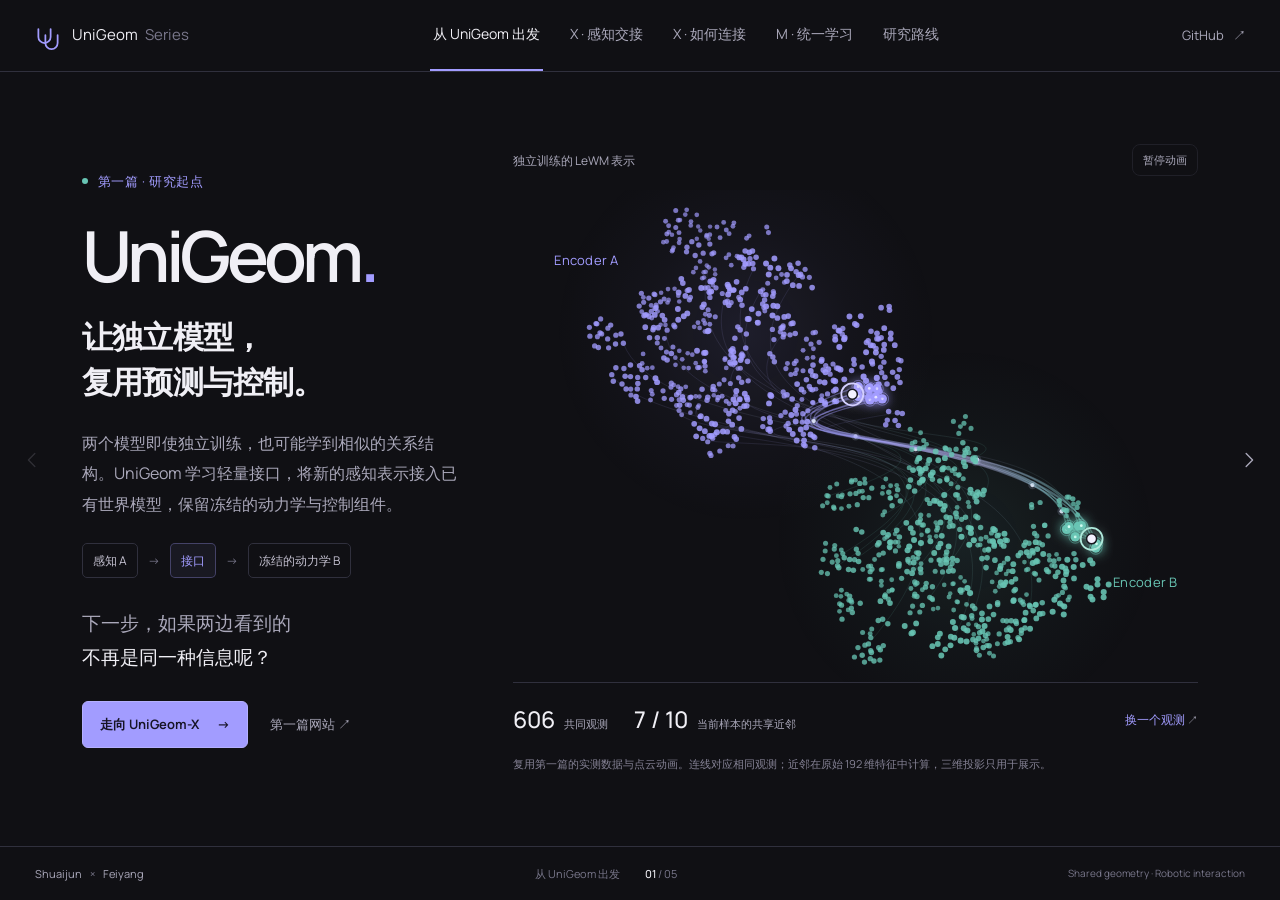
==== docs/index.html @ 7a59accc "feat: publish five-page UniGeom series presentation" ====
<!doctype html>
<html lang="zh-CN">
<head>
  <meta charset="utf-8">
  <meta name="viewport" content="width=device-width,initial-scale=1,viewport-fit=cover">
  <meta name="theme-color" content="#101014">
  <meta name="description" content="从 UniGeom 到 UniGeom-X 与 UniGeom-M：连接独立模型，组织跨模态感知，探索原生多感知世界动作模型。">
  <meta property="og:title" content="UniGeom → UniGeom-X → UniGeom-M">
  <meta property="og:description" content="从共享几何出发，探索多感知机器人的连接、预测与控制。五页交互研究介绍。">
  <title>UniGeom Series — 从共享几何到多感知交互</title>
  <link rel="icon" href="assets/favicon.svg" type="image/svg+xml">
  <link rel="stylesheet" href="assets/site.css">
  <script type="module" src="assets/site.js"></script>
</head>
<body>
<a class="skip" href="#deck">跳到介绍</a>
<header class="site-header">
  <a class="brand" href="#unigeom" aria-label="UniGeom 系列首页"><svg viewBox="0 0 32 32" aria-hidden="true"><path d="M5 8v9a7 7 0 0 0 14 0V8M13 15v9a7 7 0 0 0 14 0v-9"/></svg><span>UniGeom <b>Series</b></span></a>
  <nav class="page-tabs" aria-label="介绍章节" role="tablist">
    <button role="tab" aria-selected="true" aria-controls="slide-unigeom" id="tab-unigeom" data-page="0">从 UniGeom 出发</button>
    <button role="tab" aria-selected="false" aria-controls="slide-handover" id="tab-handover" data-page="1" tabindex="-1">X · 感知交接</button>
    <button role="tab" aria-selected="false" aria-controls="slide-interface" id="tab-interface" data-page="2" tabindex="-1">X · 如何连接</button>
    <button role="tab" aria-selected="false" aria-controls="slide-model" id="tab-model" data-page="3" tabindex="-1">M · 统一学习</button>
    <button role="tab" aria-selected="false" aria-controls="slide-roadmap" id="tab-roadmap" data-page="4" tabindex="-1">研究路线</button>
  </nav>
  <label class="mobile-picker"><span class="sr-only">选择章节</span><select id="mobile-page"><option value="0">01 · 从 UniGeom 出发</option><option value="1">02 · X：感知交接</option><option value="2">03 · X：如何连接</option><option value="3">04 · M：统一学习</option><option value="4">05 · 研究路线</option></select></label>
  <a class="header-link" href="https://github.com/Shuaijun-LIU/UniGeom-X" target="_blank" rel="noopener">GitHub <span aria-hidden="true">↗</span></a>
</header>
<main id="deck" tabindex="-1">
  <section class="slide opening" id="slide-unigeom" role="tabpanel" aria-labelledby="tab-unigeom">
    <div class="copy hero-copy">
      <p class="eyebrow"><span class="status-dot"></span> 第一篇 · 研究起点</p>
      <h1>UniGeom<span class="period">.</span></h1>
      <h2>让独立模型，<br>复用预测与控制。</h2>
      <p class="lead">两个模型即使独立训练，也可能学到相似的关系结构。UniGeom 学习轻量接口，将新的感知表示接入已有世界模型，保留冻结的动力学与控制组件。</p>
      <div class="mini-route" aria-label="感知模型 A 通过接口连接冻结的动力学 B"><span>感知 A</span><i>→</i><span class="accent-box">接口</span><i>→</i><span>冻结的动力学 B</span></div>
      <p class="next-question">下一步，如果两边看到的<br><strong>不再是同一种信息呢？</strong></p>
      <div class="actions"><button class="button primary" data-go="1">走向 UniGeom-X <span aria-hidden="true">→</span></button><a class="text-link" href="https://nebulis-lab.com/UniGeom/" target="_blank" rel="noopener">第一篇网站 ↗</a></div>
    </div>
    <div class="visual hero-visual">
      <div class="visual-top"><span>独立训练的 LeWM 表示</span><button class="motion-toggle" aria-label="暂停动画" aria-pressed="false">暂停动画</button></div>
      <div class="cloud-stage"><canvas id="hero-cloud" aria-label="第一篇中 606 个共同观测的两组实际表征投影"></canvas><span class="cloud-label source">Encoder A</span><span class="cloud-label receiver">Encoder B</span></div>
      <div class="evidence-row"><div><strong>606</strong><span>共同观测</span></div><div><strong id="overlap">—</strong><span>当前样本的共享近邻</span></div><button id="next-observation" class="text-button">换一个观测 <span aria-hidden="true">↗</span></button></div>
      <p class="visual-note">复用第一篇的实测数据与点云动画。连线对应相同观测；近邻在原始 192 维特征中计算，三维投影只用于展示。</p>
      <p id="data-error" role="alert" hidden>实测点云未能加载，请刷新页面重试。</p>
    </div>
  </section>

  <section class="slide" id="slide-handover" role="tabpanel" aria-labelledby="tab-handover" hidden>
    <div class="copy">
      <p class="eyebrow"><span class="project-mark">02</span> UniGeom-X · 研究方案</p>
      <h2>同一个任务，<br>感知需求在变化。</h2>
      <p class="english-title">Shared Geometry for Cross-Modal Robotics</p>
      <p class="lead">插入一个插头，接近时需要看清孔位，接触后需要感知局部偏差和阻力。我们希望独立学习的视觉、深度与触觉能力，能在同一次操作中接续工作。</p>
      <div class="step-list" id="phase-controls" aria-label="查看交互阶段">
        <button data-phase="0" aria-pressed="true"><span>01</span><div><strong>接近目标</strong><p>视觉与深度建立目标位置和相对姿态。</p></div></button>
        <button data-phase="1" aria-pressed="false"><span>02</span><div><strong>建立接触</strong><p>触觉补充局部接触信息，延续已有任务状态。</p></div></button>
        <button data-phase="2" aria-pressed="false"><span>03</span><div><strong>修正并插入</strong><p>根据接触反馈调整动作，视觉继续提供全局信息。</p></div></button>
      </div>
      <p class="takeaway">感知可以切换，<strong>对任务的理解不应从头开始。</strong></p>
    </div>
    <div class="visual interaction-visual">
      <div class="visual-top"><span>同一次插入 · 连续交互示意</span><button class="motion-toggle" aria-label="暂停动画" aria-pressed="false">暂停动画</button></div>
      <div class="scene-area"><svg id="interaction-scene" viewBox="0 0 840 470" role="img" aria-label="机器人夹爪从接近目标到接触修正的概念动画"></svg></div>
      <div class="scene-controls"><label class="toggle"><input type="checkbox" id="occlusion"><span class="switch"></span>遮挡接触区域的视觉</label><span id="phase-label" class="phase-label">接近目标</span></div>
      <div class="memory-line"><span class="memory-dot"></span><span id="state-caption">目标孔位与任务目标，由视觉阶段建立。</span></div>
      <p class="visual-note">动作与传感器显示是研究情境示意，不是模型预测或实验结果。拟先从插入与抓取滑移任务验证。</p>
    </div>
  </section>

  <section class="slide" id="slide-interface" role="tabpanel" aria-labelledby="tab-interface" hidden>
    <div class="copy">
      <p class="eyebrow"><span class="project-mark">02</span> UniGeom-X · 候选机制</p>
      <h2>连接共同信息，<br>保留各自所长。</h2>
      <p class="lead">视觉看见场景，触觉感知局部接触。两者无法完整替代。我们只对齐当前交互中能够对应的关系，同时保留压力、滑移等模态特有的信息。</p>
      <div class="explanation-lines">
        <div><span class="line-number">1</span><p><strong>先保留独立模型。</strong>第一轮冻结编码器，用轻量接口学习局部几何关系。</p></div>
        <div><span class="line-number">2</span><p><strong>再承接交互状态。</strong>共同信息与各模态原有特征一起进入历史模块，支持 ACT 或 Diffusion Policy。</p></div>
        <div><span class="line-number">3</span><p><strong>最后看功能是否改善。</strong>比较普通融合、模态切换与几何接口，检验交接连续性和新模态接入成本。</p></div>
      </div>
      <p class="takeaway">研究重点是<strong>独立能力如何组合</strong>，而不是把所有模态压成相同表示。</p>
    </div>
    <div class="visual mechanism-visual">
      <div class="visual-top"><span>Shared Interaction Geometry</span><button class="motion-toggle" aria-label="暂停动画" aria-pressed="false">暂停动画</button></div>
      <div class="mechanism-toolbar"><div class="segmented" id="geometry-mode" aria-label="几何关系类型"><button data-relation="state" aria-pressed="true">状态关系</button><button data-relation="transition" aria-pressed="false">变化关系</button></div><label class="toggle"><input type="checkbox" id="touch-connected" checked><span class="switch"></span>接入触觉</label></div>
      <svg id="interface-scene" viewBox="0 0 920 510" role="img" aria-label="独立编码器通过共享关系与特有信息旁路连接历史状态和控制策略"></svg>
      <p class="operation-caption" id="interface-caption">局部形状和相对位置可以联系；触觉的局部压力信息仍沿独立旁路保留。</p>
      <p class="visual-note">候选接口示意。必要时可加入轻量接收方适配或动作修正。</p>
    </div>
  </section>

  <section class="slide" id="slide-model" role="tabpanel" aria-labelledby="tab-model" hidden>
    <div class="copy">
      <p class="eyebrow"><span class="project-mark sand">03</span> UniGeom-M · 研究方案</p>
      <h2>不仅决定动作，<br>也预测接触的后果。</h2>
      <p class="english-title">A Multimodal World-Action Model<br>for Robotic Interaction</p>
      <p class="lead">第三篇转向模型内部：继承开源预训练 WAM，改造跨模态交互与预测模块，让视觉、深度、触觉、受力和动作共同描述同一次物理交互。</p>
      <div class="model-thesis"><span class="small-label">关键研究问题</span><p>预测画面里已经接触，触觉与受力预测是否也合理？<strong>这种一致性，能否真正帮助生成更合适的动作？</strong></p></div>
      <p class="supporting">优先评估 N₀-TWAM 等已有底座；从新增深度与受力路径起步，再研究几何交互与物理一致性。目标是形成自己的模型权重、训练流程和部署能力。</p>
    </div>
    <div class="visual model-visual">
      <div class="visual-top"><span>一个模型，两种候选运行方式</span><button class="motion-toggle" aria-label="暂停动画" aria-pressed="false">暂停动画</button></div>
      <div class="segmented mode-control" id="model-mode" aria-label="模型运行方式"><button data-mode="joint" aria-pressed="true">联合生成世界与动作</button><button data-mode="conditioned" aria-pressed="false">给定动作，预测后果</button></div>
      <svg id="model-scene" viewBox="0 0 920 510" role="img" aria-label="多模态历史进入统一世界动作模型，产生未来感知与动作序列"></svg>
      <div class="candidate-row"><span>查看动作情境</span><div class="segmented" id="candidate-controls"><button data-candidate="advance" aria-pressed="false">继续前进</button><button data-candidate="correct" aria-pressed="true">修正姿态</button></div></div>
      <p class="operation-caption" id="model-caption">联合模式同时生成未来感知与动作；图中展示修正姿态这一示意情境。</p>
      <p class="visual-note">架构与定性后果均为方案示意，非训练模型输出。</p>
    </div>
  </section>

  <section class="slide roadmap-slide" id="slide-roadmap" role="tabpanel" aria-labelledby="tab-roadmap" hidden>
    <div class="roadmap-heading"><div><p class="eyebrow">一条主线，三个研究层次</p><h2>从复用已有能力，<br>到学习多感知交互。</h2></div><p>两项后续研究共享环境、数据与任务，<br>分别回答系统组合和模型学习的问题。</p></div>
    <div class="series-map">
      <article class="series-column foundation"><span class="series-index">01 / STARTING POINT</span><h3>UniGeom</h3><p class="series-tagline">连接已有模型</p><div class="series-glyph" id="glyph-foundation" aria-hidden="true"></div><p>用轻量接口替换感知，复用已有世界模型的预测与控制组件。</p><a href="https://nebulis-lab.com/UniGeom/" target="_blank" rel="noopener" class="text-link">查看第一篇的实验 ↗</a></article>
      <article class="series-column"><span class="series-index">02 / CROSS-MODAL</span><h3>UniGeom-X</h3><p class="series-tagline">组织独立感知能力</p><div class="series-glyph" id="glyph-x" aria-hidden="true"></div><p>先检验局部共享几何，再学习连接接口。重点看感知交接、信息互补和新模块接入。</p><span class="proposal-tag">独立模型 + 轻量连接</span></article>
      <article class="series-column model-column"><span class="series-index">03 / MULTIMODAL WAM</span><h3>UniGeom-M</h3><p class="series-tagline">统一学习物理交互</p><div class="series-glyph" id="glyph-m" aria-hidden="true"></div><p>从预训练 WAM 继续训练，联合预测多感知未来与动作，检验物理一致性对控制的作用。</p><span class="proposal-tag">架构改造 + 自主权重</span></article>
    </div>
    <div class="shared-foundation"><span class="foundation-label">共享实验基础</span><div><span>同步 RGB-D / 触觉 / 本体数据</span><span>插入与抓取滑移</span><span>失败、恢复与动作干预轨迹</span></div></div>
    <div class="research-path"><div><b>先跑通</b><p>选一个成熟平台，建立可执行基线。</p></div><span aria-hidden="true">→</span><div><b>再验证</b><p>公平比较接口、预测和真实控制收益。</p></div><span aria-hidden="true">→</span><div><b>按证据扩展</b><p>再考虑跨模型、跨传感器与更多任务。</p></div></div>
    <p class="roadmap-note">X 与 M 均为研究规划。新增模态须有可用的仿真数据支持；不要求集齐所有模态、平台或备选架构。</p>
  </section>
</main>
<button id="previous" class="page-arrow previous" aria-label="上一页"><svg viewBox="0 0 24 24" aria-hidden="true"><path d="m14 5-7 7 7 7"/></svg></button>
<button id="next" class="page-arrow next" aria-label="下一页"><svg viewBox="0 0 24 24" aria-hidden="true"><path d="m10 5 7 7-7 7"/></svg></button>
<footer><span>Shuaijun <span class="times">×</span> Feiyang</span><div class="footer-center"><span id="page-title">从 UniGeom 出发</span><span class="page-count"><b id="page-number">01</b> / 05</span></div><span class="footer-note">Shared geometry · Robotic interaction</span></footer>
<noscript><p class="noscript">请启用 JavaScript 以查看五页交互介绍。研究内容也可在仓库 README 中阅读。</p></noscript>
</body>
</html>
---- docs/assets/site.css ----
@font-face{font-family:Manrope;src:url('fonts/manrope.ttf') format('truetype');font-display:swap;font-weight:200 800}
:root{color-scheme:dark;--bg:#101014;--surface:#17171f;--surface2:#1e1e29;--ink:#f0eff5;--muted:#aaa8ba;--faint:#79778b;--line:#30303d;--purple:#a29cff;--teal:#68c5b4;--sand:#d7b78f;--header:72px;--footer:54px}
*{box-sizing:border-box}html,body{margin:0;width:100%;height:100%}body{background:var(--bg);color:var(--ink);font:16px/1.75 Manrope,'Noto Sans CJK SC','Microsoft YaHei',Arial,sans-serif;overflow:hidden;-webkit-font-smoothing:antialiased}button,input,select{font:inherit}button,a,select{ -webkit-tap-highlight-color:transparent}button{color:inherit;cursor:pointer}button:disabled{opacity:.2;cursor:default}a{color:inherit;text-decoration:none}a:hover{color:var(--purple)}button{background:transparent;border:1px solid var(--line);border-radius:8px}button:hover:not(:disabled){background:#a29cff0c;border-color:#68627e}button:focus-visible,a:focus-visible,input:focus-visible,select:focus-visible{outline:2px solid var(--purple);outline-offset:5px}h1,h2,h3,p{margin:0}h1,h2,h3{font-weight:600;line-height:1.35;letter-spacing:-.035em}p{color:var(--muted)}strong{color:var(--ink);font-weight:600}[hidden]{display:none!important}svg{display:block;overflow:visible}svg text{font-family:Manrope,'Noto Sans CJK SC','Microsoft YaHei',Arial,sans-serif}svg path,svg line,svg polyline{stroke-linecap:round;stroke-linejoin:round}.sr-only{position:absolute;width:1px;height:1px;overflow:hidden;clip:rect(0,0,0,0)}.skip{position:fixed;top:-100px;left:20px;z-index:20}.skip:focus{top:10px;background:var(--surface);padding:10px}
.site-header{height:var(--header);padding:0 34px;display:flex;align-items:center;gap:28px;border-bottom:1px solid var(--line)}.brand{display:flex;gap:10px;align-items:center;white-space:nowrap;font-size:15px}.brand svg{width:28px;height:28px;stroke:var(--purple);stroke-width:2;fill:none}.brand b{font-weight:400;color:var(--faint);margin-left:4px}.page-tabs{display:flex;align-items:stretch;justify-content:center;gap:24px;flex:1;height:100%}.page-tabs button{border:0;border-bottom:2px solid transparent;border-radius:0;color:var(--muted);font-size:14px;white-space:nowrap;padding:0 3px}.page-tabs button[aria-selected=true]{border-bottom-color:var(--purple);color:var(--ink)}.page-tabs button:hover{background:none}.header-link{font-size:13px;color:var(--muted)}.header-link span{margin-left:6px}.mobile-picker{display:none}
#deck{height:calc(100dvh - var(--header) - var(--footer));max-width:1760px;margin:auto;position:relative}.slide{height:100%;display:grid;grid-template-columns:minmax(310px,.85fr) minmax(480px,1.55fr);align-items:center;gap:5%;padding:38px 6.4%;overflow-y:auto;scrollbar-width:thin;animation:enter .45s both}.copy{max-width:510px}.eyebrow{display:flex;align-items:center;gap:10px;color:var(--purple);font-size:13px;letter-spacing:.04em;margin-bottom:24px}.project-mark{border:1px solid #a29cff45;width:28px;height:28px;border-radius:50%;display:inline-flex;align-items:center;justify-content:center;font-size:11px}.project-mark.sand{color:var(--sand);border-color:#d7b78f45}.status-dot{width:6px;height:6px;background:var(--teal);border-radius:50%}h1{font-size:clamp(56px,5.5vw,88px);letter-spacing:-.065em;line-height:1.1;margin-bottom:20px}.period{color:var(--purple)}h2{font-size:clamp(29px,2.7vw,43px);line-height:1.45;letter-spacing:-.025em}.hero-copy h2{font-size:clamp(27px,2.45vw,39px)}.lead{font-size:16px;line-height:1.9;margin-top:23px}.english-title{font-size:13px;line-height:1.7;margin-top:13px;color:var(--purple);letter-spacing:.005em}.next-question{font-size:19px;line-height:1.8;margin-top:28px}.next-question strong{font-weight:500}.mini-route{display:flex;align-items:center;gap:10px;margin-top:24px;font-size:12px;white-space:nowrap}.mini-route span{border:1px solid var(--line);padding:6px 10px;border-radius:5px;color:#c4c1d0}.mini-route i{font-style:normal;color:var(--faint)}.mini-route .accent-box{color:var(--purple);background:#a29cff10;border-color:#a29cff50}.actions{display:flex;align-items:center;gap:22px;margin-top:27px}.button{padding:11px 17px;font-size:13px;display:inline-flex;align-items:center;gap:18px;border-radius:6px}.button.primary{background:#a29cff;color:#171425;border:1px solid #b4afff;font-weight:650}.button.primary:hover{background:#b5b0ff;color:#171425}.text-link{font-size:13px;color:var(--muted)}.text-button{font-size:12px;border:0;padding:8px 0;color:var(--purple);white-space:nowrap}.visual{min-width:0;display:flex;flex-direction:column;position:relative;align-self:center}.visual-top{display:flex;justify-content:space-between;align-items:center;gap:16px;color:var(--muted);font-size:12px;min-height:32px;margin-bottom:14px}.motion-toggle{font-size:11px;padding:5px 10px;color:var(--muted);border-color:#30303d80}.hero-visual{height:min(630px,calc(100dvh - 190px))}.cloud-stage{flex:1;position:relative;min-height:260px}.cloud-stage canvas{width:100%;height:100%;display:block}.cloud-label{position:absolute;font-size:13px;letter-spacing:.02em}.cloud-label.source{left:6%;top:12%;color:var(--purple)}.cloud-label.receiver{right:3%;bottom:18%;color:var(--teal)}.evidence-row{display:flex;align-items:center;gap:26px;border-top:1px solid var(--line);padding-top:16px}.evidence-row>div{display:flex;align-items:baseline;gap:9px}.evidence-row strong{font-size:23px;font-weight:500}.evidence-row span{font-size:11px;color:var(--muted)}.evidence-row>button{margin-left:auto}.visual-note{font-size:11px;line-height:1.8;color:#858295;margin-top:15px;max-width:730px}.step-list{margin:23px 0 20px;display:grid;gap:6px}.step-list button{display:flex;text-align:left;gap:15px;align-items:flex-start;padding:12px 14px;border-color:transparent}.step-list button>span{font-size:11px;color:var(--faint);padding-top:5px}.step-list button strong{font-size:15px;font-weight:500}.step-list button p{font-size:13px;line-height:1.7;margin-top:4px}.step-list button[aria-pressed=true]{background:#a29cff09;border-color:#a29cff36}.step-list button[aria-pressed=true]>span{color:var(--purple)}.takeaway{font-size:14px;line-height:1.9;border-left:2px solid var(--purple);padding-left:15px;margin-top:23px}.scene-area{position:relative;overflow:hidden;border-radius:12px;background:radial-gradient(ellipse at 58% 48%,#22212d 0%,#15151c 55%,#111117 85%);border:1px solid #292833}.scene-area svg{width:100%;height:auto}.scene-controls{display:flex;justify-content:space-between;align-items:center;gap:12px;margin-top:16px;font-size:12px}.toggle{display:inline-flex;align-items:center;gap:9px;font-size:12px;cursor:pointer;color:var(--muted);white-space:nowrap}.toggle input{position:absolute;width:1px;height:1px;opacity:0}.switch{width:30px;height:17px;border-radius:20px;border:1px solid #504d61;position:relative;background:#25232e;flex-shrink:0}.switch:after{content:'';position:absolute;left:3px;top:3px;width:9px;height:9px;border-radius:50%;background:#918caa;transition:transform .2s,background .2s}.toggle input:checked+.switch{background:#a29cff24;border-color:var(--purple)}.toggle input:checked+.switch:after{transform:translateX(13px);background:var(--purple)}.toggle input:focus-visible+.switch{outline:2px solid var(--purple);outline-offset:4px}.phase-label{color:var(--teal)}.memory-line{display:flex;align-items:center;gap:10px;margin-top:18px;padding:13px 16px;background:#68c5b40a;border:1px solid #68c5b42a;border-radius:7px;color:#b5c7c6;font-size:13px;min-height:51px}.memory-dot{width:6px;height:6px;border-radius:50%;background:var(--teal);flex-shrink:0}.explanation-lines{display:grid;gap:19px;margin-top:28px}.explanation-lines>div{display:flex;gap:16px}.line-number{font-size:12px;color:var(--purple);padding-top:3px}.explanation-lines p{font-size:14px;line-height:1.85}.explanation-lines strong{font-weight:500}.mechanism-toolbar{display:flex;align-items:center;justify-content:space-between;gap:12px;margin:8px 0 0}.segmented{display:inline-flex;border:1px solid var(--line);border-radius:7px;padding:3px;gap:3px}.segmented button{border:0;font-size:12px;padding:7px 12px;white-space:nowrap;color:var(--muted);border-radius:4px}.segmented button[aria-pressed=true]{background:#a29cff1b;color:#d5d1ff}.mechanism-visual>svg,.model-visual>svg{width:100%;height:auto}.operation-caption{font-size:13px;color:#b9b5c9;line-height:1.9;min-height:48px}.model-thesis{margin:26px 0 19px;border-left:2px solid var(--sand);padding-left:18px}.model-thesis .small-label{font-size:11px;color:var(--sand)}.model-thesis p{font-size:16px;margin-top:8px;line-height:1.9}.model-thesis strong{display:block;font-size:16px;font-weight:500;margin-top:5px}.supporting{font-size:13px;line-height:1.9}.mode-control{align-self:flex-start;margin:4px 0 6px}.candidate-row{display:flex;align-items:center;justify-content:space-between;gap:15px;margin:0 0 12px}.candidate-row>span{font-size:12px;color:var(--sand)}.model-visual .segmented button[aria-pressed=true]{background:#d7b78f1a;color:var(--sand)}
.roadmap-slide{display:flex;flex-direction:column;align-items:stretch;justify-content:center;gap:0;padding-top:24px;padding-bottom:24px}.roadmap-heading{display:flex;justify-content:space-between;align-items:flex-end;gap:30px;margin-bottom:30px}.roadmap-heading .eyebrow{margin-bottom:10px}.roadmap-heading h2{font-size:clamp(26px,2.5vw,37px)}.roadmap-heading>p{font-size:14px;line-height:1.9;margin-bottom:5px}.series-map{display:grid;grid-template-columns:repeat(3,1fr);gap:0}.series-column{padding:6px 35px 16px;border-left:1px solid var(--line);min-width:0}.series-column:first-child{padding-left:0;border:0}.series-column:last-child{padding-right:0}.series-index{font-size:10px;letter-spacing:.12em;color:var(--faint)}.series-column h3{font-size:34px;margin:12px 0 5px;color:var(--purple);letter-spacing:-.04em}.series-column.model-column h3{color:var(--sand)}.series-column.foundation h3{color:var(--ink)}.series-tagline{font-size:17px;color:var(--ink)}.series-glyph{height:73px;margin:12px 0}.series-glyph svg{height:100%;width:100%}.series-column>p:not(.series-tagline){font-size:13px;line-height:1.9;min-height:52px}.series-column .text-link,.proposal-tag{display:inline-block;margin-top:14px;font-size:11px;color:var(--faint)}.shared-foundation{margin-top:18px;border-top:1px solid var(--line);border-bottom:1px solid var(--line);padding:17px 0;display:flex;gap:35px;align-items:center}.foundation-label{font-size:12px;color:var(--teal);white-space:nowrap}.shared-foundation>div{display:flex;flex-wrap:wrap;gap:12px 35px;font-size:12px;color:var(--muted)}.research-path{display:flex;align-items:center;justify-content:space-between;gap:25px;margin-top:23px}.research-path>div{flex:1}.research-path b{font-size:14px;font-weight:500}.research-path p{font-size:12px;margin-top:5px}.research-path>span{color:var(--faint);font-size:18px}.roadmap-note{font-size:11px;color:var(--faint);margin-top:20px}.page-arrow{position:fixed;top:calc(50% - 16px);width:35px;height:52px;border:0;display:flex;justify-content:center;align-items:center;z-index:6;color:var(--muted)}.page-arrow svg{width:22px;height:22px;fill:none;stroke:currentColor;stroke-width:1.5}.previous{left:15px}.next{right:15px}footer{height:var(--footer);padding:0 35px;border-top:1px solid var(--line);display:flex;justify-content:space-between;align-items:center;font-size:11px;color:var(--faint)}footer>span:first-child{color:var(--muted)}.times{padding:0 6px;color:var(--faint)}.footer-center{display:flex;gap:25px;align-items:center}.page-count{font-size:11px}.page-count b{color:var(--ink);font-weight:500}.footer-note{font-size:10px}.noscript{position:fixed;bottom:65px;left:20px;background:var(--surface);padding:20px;z-index:8}.scene-label{font-size:14px;fill:#aaa8ba}.scene-title{font-size:17px;fill:#f0eff5}.scene-small{font-size:12px;fill:#858295}.scene-node{fill:#191921;stroke:#383543;stroke-width:1.2}.wire{fill:none;stroke:#494353;stroke-width:1.6}.wire.on{stroke:#a29cff}.svg-label{font-size:17px;fill:#e0dce9}.svg-small{font-size:13px;fill:#aaa8ba}.svg-tiny{font-size:12px;fill:#858295}.svg-title{font-size:20px;fill:#f0eff5}.node-active{stroke:#a29cff!important}.faded{opacity:.3}
@keyframes enter{from{opacity:0;transform:translateY(8px)}to{opacity:1;transform:translateY(0)}}
@media(min-width:1000px) and (max-height:780px){.slide{padding-top:22px;padding-bottom:22px;gap:4%}.eyebrow{margin-bottom:15px}.lead{font-size:14px;margin-top:17px}.hero-copy h1{font-size:65px}.hero-copy h2{font-size:30px}.next-question{font-size:16px;margin-top:18px}.mini-route{margin-top:18px}.actions{margin-top:20px}.step-list{margin:15px 0}.step-list button{padding:8px 10px}.takeaway{margin-top:16px;font-size:13px}.explanation-lines{gap:13px;margin-top:20px}.explanation-lines p{font-size:13px}.model-thesis{margin:18px 0}.model-thesis p,.model-thesis strong{font-size:14px}.visual-note{font-size:10px;margin-top:10px}.roadmap-heading{margin-bottom:20px}.series-glyph{height:55px;margin:8px 0}.series-column h3{font-size:30px}.shared-foundation{margin-top:12px;padding:13px 0}.research-path{margin-top:16px}.roadmap-note{margin-top:13px}}
@media(max-width:1190px){.site-header{padding:0 24px;gap:14px}.brand b{display:none}.page-tabs{gap:17px}.page-tabs button{font-size:12px}.slide{padding-left:6%;padding-right:6%;gap:4%;grid-template-columns:minmax(285px,.9fr) minmax(400px,1.4fr)}.evidence-row{gap:14px}.evidence-row strong{font-size:19px}.evidence-row>div{gap:6px}.evidence-row span{font-size:10px}.series-column{padding-left:25px;padding-right:25px}}
@media(max-width:950px){:root{--header:62px;--footer:54px}.brand{font-size:13px}.page-tabs{display:none}.mobile-picker{display:block;flex:1;text-align:center}.mobile-picker select{max-width:100%;font-size:13px;color:var(--ink);background:var(--bg);border:1px solid var(--line);padding:8px 10px;border-radius:6px}.slide{display:flex;flex-direction:column;align-items:stretch;padding:28px 7%;gap:25px;justify-content:flex-start}.copy{max-width:none}.hero-copy h1{font-size:56px}.copy h2{font-size:31px}.eyebrow{margin-bottom:12px}.lead{font-size:14px;line-height:1.9;margin-top:15px}.hero-copy .lead{max-width:600px}.mini-route{margin-top:17px}.next-question{font-size:16px;margin-top:18px}.next-question br{display:none}.actions{margin-top:19px}.hero-visual{height:460px;min-height:460px;width:100%}.visual{width:100%}.visual-top{font-size:11px}.visual-note{font-size:11px}.step-list{grid-template-columns:repeat(3,1fr);gap:5px}.step-list button{display:block;padding:10px}.step-list button>span{display:block;padding:0;margin-bottom:3px}.step-list button strong{font-size:13px}.step-list button p{font-size:11px}.takeaway{font-size:13px}.explanation-lines{gap:12px;margin-top:19px}.explanation-lines p{font-size:13px}.model-thesis{margin:20px 0}.model-thesis p,.model-thesis strong{font-size:14px}.roadmap-heading{display:block;margin-bottom:10px}.roadmap-heading>p{font-size:13px;margin-top:15px}.series-map{display:block}.series-column,.series-column:first-child,.series-column:last-child{padding:23px 0;border-left:0;border-bottom:1px solid var(--line)}.series-column h3{font-size:31px;margin-top:8px}.series-glyph{max-width:400px;height:55px;margin:8px 0}.series-column>p:not(.series-tagline){min-height:0;max-width:540px}.shared-foundation{flex-direction:column;align-items:flex-start;gap:10px;border-top:0;margin:0}.shared-foundation>div{gap:8px 20px}.research-path{gap:12px}.research-path p{font-size:11px}.roadmap-note{margin:15px 0}.page-arrow{top:auto;bottom:5px;height:44px;width:44px}.previous{left:5px}.next{right:5px}footer{padding:0 62px;font-size:10px}.footer-note{display:none}.footer-center{gap:12px}.visual-top .motion-toggle{font-size:10px}}
@media(max-width:500px){.site-header{padding:0 15px;gap:9px}.brand span{display:none}.brand svg{width:24px}.header-link{font-size:11px}.slide{padding:23px 22px;gap:25px}.copy h2{font-size:28px}.hero-copy h1{font-size:56px}.hero-copy h2{font-size:28px}.lead{font-size:13px}.english-title{font-size:11px}.mini-route{font-size:10px;gap:7px}.mini-route span{padding:5px 7px}.button{font-size:12px;padding:10px 12px;gap:12px}.actions{gap:16px}.text-link{font-size:11px}.hero-visual{height:375px;min-height:375px}.cloud-stage{min-height:230px}.cloud-label{font-size:11px}.evidence-row{gap:11px;flex-wrap:wrap}.evidence-row strong{font-size:18px}.evidence-row>button{margin-left:0}.evidence-row span{font-size:10px}.visual-note{font-size:10px}.step-list{display:flex;flex-direction:column;gap:3px;margin-bottom:12px}.step-list button{display:flex;gap:13px;text-align:left;padding:9px 11px}.step-list button>span{padding-top:3px}.step-list button p{font-size:12px}.step-list button strong{font-size:14px}.takeaway{margin-top:17px}.scene-controls{align-items:flex-start;font-size:10px;gap:7px}.toggle{font-size:11px;gap:7px}.memory-line{font-size:12px;padding:11px 12px}.mechanism-toolbar{flex-wrap:wrap;gap:12px;margin-bottom:12px}.segmented button{font-size:11px;padding:6px 9px}.mechanism-visual>svg,.model-visual>svg{min-height:255px}.operation-caption{font-size:12px}.candidate-row{flex-wrap:wrap;margin-top:8px;gap:7px}.candidate-row>span{font-size:11px}.mode-control{width:100%}.mode-control button{flex:1;font-size:10px;padding:7px 6px}.footer-center{gap:10px}#page-title{display:none}.research-path{flex-direction:column;align-items:flex-start;gap:12px}.research-path>span{display:none}.research-path p{font-size:12px}.research-path>div{padding-left:13px;border-left:1px solid var(--line)}.roadmap-heading>p br{display:none}}
@media(prefers-reduced-motion:reduce){*,*:before,*:after{animation:none!important;transition:none!important}}
.flow-light{stroke-dashoffset:var(--flow-offset,0)}.contact-ring{opacity:var(--contact-opacity,.65)}.motion-paused .flow-light{stroke-dashoffset:0;opacity:.6}.motion-paused .contact-ring{opacity:.65}.roadmap-slide .flow-light{stroke-dashoffset:0}
@media(max-width:500px){.scene-area svg{min-height:260px}.mechanism-visual>svg,.model-visual>svg{min-height:0;margin:10px 0}.visual-top{gap:8px}.visual-top>span{max-width:75%}}
.roadmap-slide{gap:0;justify-content:safe center}.slide{align-items:safe center}.visual{align-self:safe center}
@media(min-width:951px) and (max-height:780px){.mechanism-visual>svg,.model-visual>svg{max-height:310px}.scene-area svg{max-height:330px}.visual-top{margin-bottom:9px}.operation-caption{min-height:0}.scene-controls{margin-top:12px}.memory-line{margin-top:12px}.roadmap-heading h2{font-size:28px}.series-column{padding-bottom:10px}.series-column h3{margin-top:8px}.series-column .text-link,.proposal-tag{margin-top:8px}.roadmap-slide{padding-top:17px;padding-bottom:17px}}
@media(max-width:950px){.slide{align-items:stretch}.roadmap-slide{justify-content:flex-start}.visual{flex-shrink:0}}
.roadmap-slide{align-items:stretch}
@media(min-width:951px) and (max-height:780px){#slide-handover .step-list button{padding-top:6px;padding-bottom:6px}}
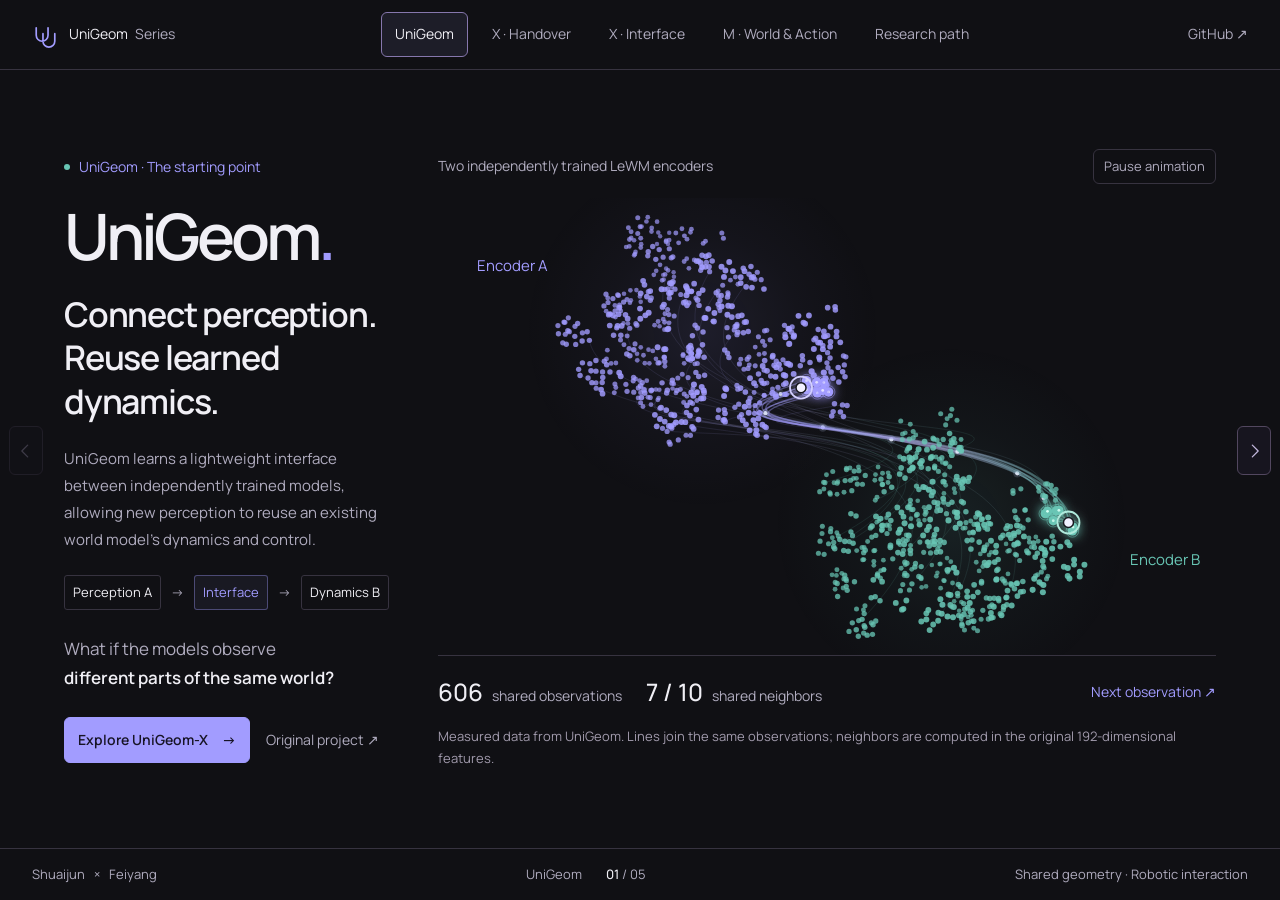
==== commit b4013b0a: "design: refine English presentation and architecture diagrams" ====
--- a/docs/index.html
+++ b/docs/index.html
@@ -1,128 +1,121 @@
-<!doctype html>
-<html lang="zh-CN">
+<!DOCTYPE html>
+
+<html lang="en">
 <head>
-  <meta charset="utf-8">
-  <meta name="viewport" content="width=device-width,initial-scale=1,viewport-fit=cover">
-  <meta name="theme-color" content="#101014">
-  <meta name="description" content="从 UniGeom 到 UniGeom-X 与 UniGeom-M：连接独立模型，组织跨模态感知，探索原生多感知世界动作模型。">
-  <meta property="og:title" content="UniGeom → UniGeom-X → UniGeom-M">
-  <meta property="og:description" content="从共享几何出发，探索多感知机器人的连接、预测与控制。五页交互研究介绍。">
-  <title>UniGeom Series — 从共享几何到多感知交互</title>
-  <link rel="icon" href="assets/favicon.svg" type="image/svg+xml">
-  <link rel="stylesheet" href="assets/site.css">
-  <script type="module" src="assets/site.js"></script>
+<meta charset="utf-8"/>
+<meta content="width=device-width,initial-scale=1,viewport-fit=cover" name="viewport"/>
+<meta content="#101014" name="theme-color"/>
+<meta content="From UniGeom to UniGeom-X and UniGeom-M: shared geometry, cross-modal sensory collaboration, and multimodal world-action learning." name="description"/>
+<meta content="UniGeom → UniGeom-X → UniGeom-M" property="og:title"/>
+<meta content="Five interactive pages on the next two projects in the UniGeom series." property="og:description"/>
+<title>UniGeom Series — From Model Reuse to Multimodal Interaction</title>
+<link href="assets/favicon.svg" rel="icon" type="image/svg+xml"/>
+<link href="assets/site.css" rel="stylesheet"/>
+<script src="assets/site.js" type="module"></script>
 </head>
 <body>
-<a class="skip" href="#deck">跳到介绍</a>
+<a class="skip" href="#deck">Skip to presentation</a>
 <header class="site-header">
-  <a class="brand" href="#unigeom" aria-label="UniGeom 系列首页"><svg viewBox="0 0 32 32" aria-hidden="true"><path d="M5 8v9a7 7 0 0 0 14 0V8M13 15v9a7 7 0 0 0 14 0v-9"/></svg><span>UniGeom <b>Series</b></span></a>
-  <nav class="page-tabs" aria-label="介绍章节" role="tablist">
-    <button role="tab" aria-selected="true" aria-controls="slide-unigeom" id="tab-unigeom" data-page="0">从 UniGeom 出发</button>
-    <button role="tab" aria-selected="false" aria-controls="slide-handover" id="tab-handover" data-page="1" tabindex="-1">X · 感知交接</button>
-    <button role="tab" aria-selected="false" aria-controls="slide-interface" id="tab-interface" data-page="2" tabindex="-1">X · 如何连接</button>
-    <button role="tab" aria-selected="false" aria-controls="slide-model" id="tab-model" data-page="3" tabindex="-1">M · 统一学习</button>
-    <button role="tab" aria-selected="false" aria-controls="slide-roadmap" id="tab-roadmap" data-page="4" tabindex="-1">研究路线</button>
-  </nav>
-  <label class="mobile-picker"><span class="sr-only">选择章节</span><select id="mobile-page"><option value="0">01 · 从 UniGeom 出发</option><option value="1">02 · X：感知交接</option><option value="2">03 · X：如何连接</option><option value="3">04 · M：统一学习</option><option value="4">05 · 研究路线</option></select></label>
-  <a class="header-link" href="https://github.com/Shuaijun-LIU/UniGeom-X" target="_blank" rel="noopener">GitHub <span aria-hidden="true">↗</span></a>
+<a aria-label="UniGeom series home" class="brand" href="#unigeom"><svg aria-hidden="true" viewbox="0 0 32 32"><path d="M5 8v9a7 7 0 0 0 14 0V8M13 15v9a7 7 0 0 0 14 0v-9"></path></svg><span>UniGeom <b>Series</b></span></a>
+<nav aria-label="Presentation chapters" class="page-tabs" role="tablist">
+<button aria-controls="slide-unigeom" aria-selected="true" data-page="0" id="tab-unigeom" role="tab">UniGeom</button>
+<button aria-controls="slide-handover" aria-selected="false" data-page="1" id="tab-handover" role="tab" tabindex="-1">X · Handover</button>
+<button aria-controls="slide-interface" aria-selected="false" data-page="2" id="tab-interface" role="tab" tabindex="-1">X · Interface</button>
+<button aria-controls="slide-model" aria-selected="false" data-page="3" id="tab-model" role="tab" tabindex="-1">M · World &amp; Action</button>
+<button aria-controls="slide-roadmap" aria-selected="false" data-page="4" id="tab-roadmap" role="tab" tabindex="-1">Research path</button>
+</nav>
+<label class="mobile-picker"><span class="sr-only">Select a chapter</span><select id="mobile-page"><option value="0">01 · UniGeom</option><option value="1">02 · X: Handover</option><option value="2">03 · X: Interface</option><option value="3">04 · M: World &amp; Action</option><option value="4">05 · Research path</option></select></label>
+<a class="header-link" href="https://github.com/Shuaijun-LIU/UniGeom-X" rel="noopener" target="_blank">GitHub <span aria-hidden="true">↗</span></a>
 </header>
 <main id="deck" tabindex="-1">
-  <section class="slide opening" id="slide-unigeom" role="tabpanel" aria-labelledby="tab-unigeom">
-    <div class="copy hero-copy">
-      <p class="eyebrow"><span class="status-dot"></span> 第一篇 · 研究起点</p>
-      <h1>UniGeom<span class="period">.</span></h1>
-      <h2>让独立模型，<br>复用预测与控制。</h2>
-      <p class="lead">两个模型即使独立训练，也可能学到相似的关系结构。UniGeom 学习轻量接口，将新的感知表示接入已有世界模型，保留冻结的动力学与控制组件。</p>
-      <div class="mini-route" aria-label="感知模型 A 通过接口连接冻结的动力学 B"><span>感知 A</span><i>→</i><span class="accent-box">接口</span><i>→</i><span>冻结的动力学 B</span></div>
-      <p class="next-question">下一步，如果两边看到的<br><strong>不再是同一种信息呢？</strong></p>
-      <div class="actions"><button class="button primary" data-go="1">走向 UniGeom-X <span aria-hidden="true">→</span></button><a class="text-link" href="https://nebulis-lab.com/UniGeom/" target="_blank" rel="noopener">第一篇网站 ↗</a></div>
-    </div>
-    <div class="visual hero-visual">
-      <div class="visual-top"><span>独立训练的 LeWM 表示</span><button class="motion-toggle" aria-label="暂停动画" aria-pressed="false">暂停动画</button></div>
-      <div class="cloud-stage"><canvas id="hero-cloud" aria-label="第一篇中 606 个共同观测的两组实际表征投影"></canvas><span class="cloud-label source">Encoder A</span><span class="cloud-label receiver">Encoder B</span></div>
-      <div class="evidence-row"><div><strong>606</strong><span>共同观测</span></div><div><strong id="overlap">—</strong><span>当前样本的共享近邻</span></div><button id="next-observation" class="text-button">换一个观测 <span aria-hidden="true">↗</span></button></div>
-      <p class="visual-note">复用第一篇的实测数据与点云动画。连线对应相同观测；近邻在原始 192 维特征中计算，三维投影只用于展示。</p>
-      <p id="data-error" role="alert" hidden>实测点云未能加载，请刷新页面重试。</p>
-    </div>
-  </section>
+<section aria-labelledby="tab-unigeom" class="slide opening" id="slide-unigeom" role="tabpanel">
+<div class="copy hero-copy">
+<p class="eyebrow"><span class="status-dot"></span> UniGeom · The starting point</p>
+<h1>UniGeom<span class="period">.</span></h1>
+<h2>Connect perception.<br/>Reuse learned dynamics.</h2>
+<p class="lead">UniGeom learns a lightweight interface between independently trained models, allowing new perception to reuse an existing world model’s dynamics and control.</p>
+<div aria-label="Perception A connects through an interface to frozen dynamics B" class="mini-route"><span>Perception A</span><i>→</i><span class="accent-box">Interface</span><i>→</i><span>Dynamics B</span></div>
+<p class="next-question">What if the models observe<br/><strong>different parts of the same world?</strong></p>
+<div class="actions"><button class="button primary" data-go="1">Explore UniGeom-X <span aria-hidden="true">→</span></button><a class="text-link" href="https://nebulis-lab.com/UniGeom/" rel="noopener" target="_blank">Original project ↗</a></div>
+</div>
+<div class="visual hero-visual">
+<div class="visual-top"><span>Two independently trained LeWM encoders</span><button aria-label="Pause animation" aria-pressed="false" class="motion-toggle">Pause animation</button></div>
+<div class="cloud-stage"><canvas aria-label="Measured representation projections of 606 shared observations from UniGeom" id="hero-cloud"></canvas><span class="cloud-label source">Encoder A</span><span class="cloud-label receiver">Encoder B</span></div>
+<div class="evidence-row"><div><strong>606</strong><span>shared observations</span></div><div><strong id="overlap">—</strong><span>shared neighbors</span></div><button class="text-button" id="next-observation">Next observation ↗</button></div>
+<p class="visual-note">Measured data from UniGeom. Lines join the same observations; neighbors are computed in the original 192-dimensional features.</p>
+<p hidden="" id="data-error" role="alert">The measured point cloud could not be loaded. Please refresh to retry.</p>
+</div>
+</section>
+<section aria-labelledby="tab-handover" class="slide" hidden="" id="slide-handover" role="tabpanel">
+<div class="copy">
+<p class="eyebrow">UniGeom-X · Research direction</p>
+<h2>The task continues.<br/>The senses change.</h2>
+<p class="english-title">Shared Geometry for Cross-Modal Robotics</p>
+<p class="lead">Vision and depth locate the socket. After contact, touch reveals misalignment and resistance. Can independent sensory models continue the same task?</p>
+<div aria-label="Interaction stage" class="step-list" id="phase-controls">
+<button aria-pressed="true" data-phase="0"><span>01</span><div><strong>Approach</strong><p>Vision and depth establish the target pose.</p></div></button>
+<button aria-pressed="false" data-phase="1"><span>02</span><div><strong>Make contact</strong><p>Touch adds evidence about local contact.</p></div></button>
+<button aria-pressed="false" data-phase="2"><span>03</span><div><strong>Correct and insert</strong><p>Contact feedback guides the next correction.</p></div></button>
+</div>
+<p class="takeaway">Changing sensors <strong>should not reset the task.</strong></p>
+</div>
+<div class="visual interaction-visual">
+<div class="visual-top"><span>One insertion, changing sensory evidence</span><button aria-label="Pause animation" aria-pressed="false" class="motion-toggle">Pause animation</button></div>
+<div class="scene-area"><svg aria-label="Illustrative gripper approach, contact and insertion" id="interaction-scene" role="img" viewbox="0 0 840 470"></svg></div>
+<div class="scene-controls"><label class="toggle"><input id="occlusion" type="checkbox"/><span class="switch"></span>Occlude the contact region</label><span class="phase-label" id="phase-label">Approach</span></div>
+<div class="memory-line"><span class="memory-dot"></span><span id="state-caption">Vision establishes the target; its identity stays in memory.</span></div>
+<p class="visual-note">Conceptual interaction, not an experimental rollout. Initial tasks: insertion and grasp/slip recovery.</p>
+</div>
+</section>
+<section aria-labelledby="tab-interface" class="slide" hidden="" id="slide-interface" role="tabpanel">
+<div class="copy">
+<p class="eyebrow">UniGeom-X · Proposed interface</p>
+<h2>Share what overlaps.<br/>Keep what is unique.</h2>
+<p class="lead">Vision and touch share only part of the world. Align those relations, preserve private evidence, and carry the interaction state forward.</p>
+<div class="explanation-lines"><div><span class="line-number">1</span><p><strong>Keep the encoders independent.</strong> Learn small interfaces over frozen features.</p></div><div><span class="line-number">2</span><p><strong>Preserve contact evidence.</strong> Pressure and slip need not match a visual representation.</p></div><div><span class="line-number">3</span><p><strong>Test functional reuse.</strong> Compare handover continuity and the cost of adding a new sensor.</p></div></div>
+<p class="takeaway chinese-note" lang="zh-CN">第二篇连接独立的感知模型：只对齐能够共享的信息，保留各模态的独特能力，让视觉与触觉在操作过程中接续工作。</p>
+</div>
+<div class="visual mechanism-visual">
+<div class="visual-top"><span>Independent models → a shared interaction state</span><button aria-label="Pause animation" aria-pressed="false" class="motion-toggle">Pause animation</button></div>
+<div class="mechanism-toolbar"><div aria-label="Geometry relation type" class="segmented" id="geometry-mode"><button aria-pressed="true" data-relation="state">State relations</button><button aria-pressed="false" data-relation="transition">Transition relations</button></div><label class="toggle"><input checked="" id="touch-connected" type="checkbox"/><span class="switch"></span>Connect touch</label></div>
+<svg aria-label="Independent encoders, partial shared geometry, preserved private features and persistent control state" id="interface-scene" role="img" viewbox="0 0 920 510"></svg>
+<p class="operation-caption" id="interface-caption">Relate local shape and pose while retaining the original contact evidence.</p>
+<p class="visual-note">Proposed mechanism. A lightweight receiving adapter or action correction can be added when needed.</p>
+</div>
+</section>
+<section aria-labelledby="tab-model" class="slide" hidden="" id="slide-model" role="tabpanel">
+<div class="copy">
+<p class="eyebrow">UniGeom-M · Research direction</p>
+<h2>Generate actions.<br/>Anticipate contact.</h2>
+<p class="english-title">A Multimodal World-Action Model<br/>for Robotic Interaction</p>
+<p class="lead">Adapt a pretrained World-Action Model to jointly generate actions and multimodal futures that describe the same physical interaction.</p>
+<div class="model-thesis"><span class="small-label">The central question</span><p>If the predicted scene shows contact, do touch and force agree?<strong>Can this consistency improve the next action?</strong></p></div>
+<p class="supporting chinese-note" lang="zh-CN">第三篇转向模型内部：继承开源预训练 WAM，改造跨模态交互与预测模块，让视觉、深度、触觉、受力和动作共同描述同一次物理交互。</p>
+</div>
+<div class="visual model-visual">
+<div class="visual-top"><span>One model for world and action</span><button aria-label="Pause animation" aria-pressed="false" class="motion-toggle">Pause animation</button></div>
+<div aria-label="Model operating mode" class="segmented mode-control" id="model-mode"><button aria-pressed="true" data-mode="joint">Joint generation</button><button aria-pressed="false" data-mode="conditioned">Action-conditioned prediction</button></div>
+<svg aria-label="Multimodal history, a world-action model, future observations and actions" id="model-scene" role="img" viewbox="0 0 920 510"></svg>
+<div class="candidate-row"><span>Action scenario</span><div class="segmented" id="candidate-controls"><button aria-pressed="false" data-candidate="advance">Keep advancing</button><button aria-pressed="true" data-candidate="correct">Correct the pose</button></div></div>
+<p class="operation-caption" id="model-caption">Illustrative joint output: correct the pose, then continue insertion.</p>
 
-  <section class="slide" id="slide-handover" role="tabpanel" aria-labelledby="tab-handover" hidden>
-    <div class="copy">
-      <p class="eyebrow"><span class="project-mark">02</span> UniGeom-X · 研究方案</p>
-      <h2>同一个任务，<br>感知需求在变化。</h2>
-      <p class="english-title">Shared Geometry for Cross-Modal Robotics</p>
-      <p class="lead">插入一个插头，接近时需要看清孔位，接触后需要感知局部偏差和阻力。我们希望独立学习的视觉、深度与触觉能力，能在同一次操作中接续工作。</p>
-      <div class="step-list" id="phase-controls" aria-label="查看交互阶段">
-        <button data-phase="0" aria-pressed="true"><span>01</span><div><strong>接近目标</strong><p>视觉与深度建立目标位置和相对姿态。</p></div></button>
-        <button data-phase="1" aria-pressed="false"><span>02</span><div><strong>建立接触</strong><p>触觉补充局部接触信息，延续已有任务状态。</p></div></button>
-        <button data-phase="2" aria-pressed="false"><span>03</span><div><strong>修正并插入</strong><p>根据接触反馈调整动作，视觉继续提供全局信息。</p></div></button>
-      </div>
-      <p class="takeaway">感知可以切换，<strong>对任务的理解不应从头开始。</strong></p>
-    </div>
-    <div class="visual interaction-visual">
-      <div class="visual-top"><span>同一次插入 · 连续交互示意</span><button class="motion-toggle" aria-label="暂停动画" aria-pressed="false">暂停动画</button></div>
-      <div class="scene-area"><svg id="interaction-scene" viewBox="0 0 840 470" role="img" aria-label="机器人夹爪从接近目标到接触修正的概念动画"></svg></div>
-      <div class="scene-controls"><label class="toggle"><input type="checkbox" id="occlusion"><span class="switch"></span>遮挡接触区域的视觉</label><span id="phase-label" class="phase-label">接近目标</span></div>
-      <div class="memory-line"><span class="memory-dot"></span><span id="state-caption">目标孔位与任务目标，由视觉阶段建立。</span></div>
-      <p class="visual-note">动作与传感器显示是研究情境示意，不是模型预测或实验结果。拟先从插入与抓取滑移任务验证。</p>
-    </div>
-  </section>
-
-  <section class="slide" id="slide-interface" role="tabpanel" aria-labelledby="tab-interface" hidden>
-    <div class="copy">
-      <p class="eyebrow"><span class="project-mark">02</span> UniGeom-X · 候选机制</p>
-      <h2>连接共同信息，<br>保留各自所长。</h2>
-      <p class="lead">视觉看见场景，触觉感知局部接触。两者无法完整替代。我们只对齐当前交互中能够对应的关系，同时保留压力、滑移等模态特有的信息。</p>
-      <div class="explanation-lines">
-        <div><span class="line-number">1</span><p><strong>先保留独立模型。</strong>第一轮冻结编码器，用轻量接口学习局部几何关系。</p></div>
-        <div><span class="line-number">2</span><p><strong>再承接交互状态。</strong>共同信息与各模态原有特征一起进入历史模块，支持 ACT 或 Diffusion Policy。</p></div>
-        <div><span class="line-number">3</span><p><strong>最后看功能是否改善。</strong>比较普通融合、模态切换与几何接口，检验交接连续性和新模态接入成本。</p></div>
-      </div>
-      <p class="takeaway">研究重点是<strong>独立能力如何组合</strong>，而不是把所有模态压成相同表示。</p>
-    </div>
-    <div class="visual mechanism-visual">
-      <div class="visual-top"><span>Shared Interaction Geometry</span><button class="motion-toggle" aria-label="暂停动画" aria-pressed="false">暂停动画</button></div>
-      <div class="mechanism-toolbar"><div class="segmented" id="geometry-mode" aria-label="几何关系类型"><button data-relation="state" aria-pressed="true">状态关系</button><button data-relation="transition" aria-pressed="false">变化关系</button></div><label class="toggle"><input type="checkbox" id="touch-connected" checked><span class="switch"></span>接入触觉</label></div>
-      <svg id="interface-scene" viewBox="0 0 920 510" role="img" aria-label="独立编码器通过共享关系与特有信息旁路连接历史状态和控制策略"></svg>
-      <p class="operation-caption" id="interface-caption">局部形状和相对位置可以联系；触觉的局部压力信息仍沿独立旁路保留。</p>
-      <p class="visual-note">候选接口示意。必要时可加入轻量接收方适配或动作修正。</p>
-    </div>
-  </section>
-
-  <section class="slide" id="slide-model" role="tabpanel" aria-labelledby="tab-model" hidden>
-    <div class="copy">
-      <p class="eyebrow"><span class="project-mark sand">03</span> UniGeom-M · 研究方案</p>
-      <h2>不仅决定动作，<br>也预测接触的后果。</h2>
-      <p class="english-title">A Multimodal World-Action Model<br>for Robotic Interaction</p>
-      <p class="lead">第三篇转向模型内部：继承开源预训练 WAM，改造跨模态交互与预测模块，让视觉、深度、触觉、受力和动作共同描述同一次物理交互。</p>
-      <div class="model-thesis"><span class="small-label">关键研究问题</span><p>预测画面里已经接触，触觉与受力预测是否也合理？<strong>这种一致性，能否真正帮助生成更合适的动作？</strong></p></div>
-      <p class="supporting">优先评估 N₀-TWAM 等已有底座；从新增深度与受力路径起步，再研究几何交互与物理一致性。目标是形成自己的模型权重、训练流程和部署能力。</p>
-    </div>
-    <div class="visual model-visual">
-      <div class="visual-top"><span>一个模型，两种候选运行方式</span><button class="motion-toggle" aria-label="暂停动画" aria-pressed="false">暂停动画</button></div>
-      <div class="segmented mode-control" id="model-mode" aria-label="模型运行方式"><button data-mode="joint" aria-pressed="true">联合生成世界与动作</button><button data-mode="conditioned" aria-pressed="false">给定动作，预测后果</button></div>
-      <svg id="model-scene" viewBox="0 0 920 510" role="img" aria-label="多模态历史进入统一世界动作模型，产生未来感知与动作序列"></svg>
-      <div class="candidate-row"><span>查看动作情境</span><div class="segmented" id="candidate-controls"><button data-candidate="advance" aria-pressed="false">继续前进</button><button data-candidate="correct" aria-pressed="true">修正姿态</button></div></div>
-      <p class="operation-caption" id="model-caption">联合模式同时生成未来感知与动作；图中展示修正姿态这一示意情境。</p>
-      <p class="visual-note">架构与定性后果均为方案示意，非训练模型输出。</p>
-    </div>
-  </section>
-
-  <section class="slide roadmap-slide" id="slide-roadmap" role="tabpanel" aria-labelledby="tab-roadmap" hidden>
-    <div class="roadmap-heading"><div><p class="eyebrow">一条主线，三个研究层次</p><h2>从复用已有能力，<br>到学习多感知交互。</h2></div><p>两项后续研究共享环境、数据与任务，<br>分别回答系统组合和模型学习的问题。</p></div>
-    <div class="series-map">
-      <article class="series-column foundation"><span class="series-index">01 / STARTING POINT</span><h3>UniGeom</h3><p class="series-tagline">连接已有模型</p><div class="series-glyph" id="glyph-foundation" aria-hidden="true"></div><p>用轻量接口替换感知，复用已有世界模型的预测与控制组件。</p><a href="https://nebulis-lab.com/UniGeom/" target="_blank" rel="noopener" class="text-link">查看第一篇的实验 ↗</a></article>
-      <article class="series-column"><span class="series-index">02 / CROSS-MODAL</span><h3>UniGeom-X</h3><p class="series-tagline">组织独立感知能力</p><div class="series-glyph" id="glyph-x" aria-hidden="true"></div><p>先检验局部共享几何，再学习连接接口。重点看感知交接、信息互补和新模块接入。</p><span class="proposal-tag">独立模型 + 轻量连接</span></article>
-      <article class="series-column model-column"><span class="series-index">03 / MULTIMODAL WAM</span><h3>UniGeom-M</h3><p class="series-tagline">统一学习物理交互</p><div class="series-glyph" id="glyph-m" aria-hidden="true"></div><p>从预训练 WAM 继续训练，联合预测多感知未来与动作，检验物理一致性对控制的作用。</p><span class="proposal-tag">架构改造 + 自主权重</span></article>
-    </div>
-    <div class="shared-foundation"><span class="foundation-label">共享实验基础</span><div><span>同步 RGB-D / 触觉 / 本体数据</span><span>插入与抓取滑移</span><span>失败、恢复与动作干预轨迹</span></div></div>
-    <div class="research-path"><div><b>先跑通</b><p>选一个成熟平台，建立可执行基线。</p></div><span aria-hidden="true">→</span><div><b>再验证</b><p>公平比较接口、预测和真实控制收益。</p></div><span aria-hidden="true">→</span><div><b>按证据扩展</b><p>再考虑跨模型、跨传感器与更多任务。</p></div></div>
-    <p class="roadmap-note">X 与 M 均为研究规划。新增模态须有可用的仿真数据支持；不要求集齐所有模态、平台或备选架构。</p>
-  </section>
+</div>
+</section>
+<section aria-labelledby="tab-roadmap" class="slide roadmap-slide" hidden="" id="slide-roadmap" role="tabpanel">
+<div class="roadmap-heading"><div><p class="eyebrow">One series, three research questions</p><h2>From reusing models<br/>to learning interaction.</h2></div><p>Shared environments and data.<br/>Distinct questions and contributions.</p></div>
+<div class="series-map">
+<article class="series-column foundation"><h3>UniGeom</h3><p class="series-tagline">Reuse existing dynamics</p><div aria-hidden="true" class="series-glyph" id="glyph-foundation"></div><p>Adapt perception while retaining an existing world model’s prediction and control.</p><a class="text-link" href="https://nebulis-lab.com/UniGeom/" rel="noopener" target="_blank">Explore the first project ↗</a></article>
+<article class="series-column"><h3>UniGeom-X</h3><p class="series-tagline">Connect independent senses</p><div aria-hidden="true" class="series-glyph" id="glyph-x"></div><p>Connect independent senses through partial geometry, task memory and complementary evidence.</p></article>
+<article class="series-column model-column"><h3>UniGeom-M</h3><p class="series-tagline">Learn world and action together</p><div aria-hidden="true" class="series-glyph" id="glyph-m"></div><p>Learn multimodal futures and actions together, then test their consistency in control.</p></article>
+</div>
+<div class="shared-foundation"><span class="foundation-label">Shared foundation</span><div><span>Synchronized RGB-D, touch and robot state</span><span>Insertion and slip recovery</span><span>Failures, recovery and action interventions</span></div></div>
+<div class="research-path"><div><b>Establish a baseline</b><p>One platform, executable tasks and synchronized data.</p></div><span aria-hidden="true">→</span><div><b>Test the mechanism</b><p>Measure prediction, control and adaptation gains.</p></div><span aria-hidden="true">→</span><div><b>Extend with evidence</b><p>Vary models, sensors and task conditions.</p></div></div>
+<p class="roadmap-note">X and M are research plans. Additional modalities depend on suitable simulation and data support.</p>
+</section>
 </main>
-<button id="previous" class="page-arrow previous" aria-label="上一页"><svg viewBox="0 0 24 24" aria-hidden="true"><path d="m14 5-7 7 7 7"/></svg></button>
-<button id="next" class="page-arrow next" aria-label="下一页"><svg viewBox="0 0 24 24" aria-hidden="true"><path d="m10 5 7 7-7 7"/></svg></button>
-<footer><span>Shuaijun <span class="times">×</span> Feiyang</span><div class="footer-center"><span id="page-title">从 UniGeom 出发</span><span class="page-count"><b id="page-number">01</b> / 05</span></div><span class="footer-note">Shared geometry · Robotic interaction</span></footer>
-<noscript><p class="noscript">请启用 JavaScript 以查看五页交互介绍。研究内容也可在仓库 README 中阅读。</p></noscript>
+<button aria-label="Previous page" class="page-arrow previous" id="previous"><svg aria-hidden="true" viewbox="0 0 24 24"><path d="m14 5-7 7 7 7"></path></svg></button>
+<button aria-label="Next page" class="page-arrow next" id="next"><svg aria-hidden="true" viewbox="0 0 24 24"><path d="m10 5 7 7-7 7"></path></svg></button>
+<footer><span>Shuaijun <span class="times">×</span> Feiyang</span><div class="footer-center"><span id="page-title">UniGeom</span><span class="page-count"><b id="page-number">01</b> / 05</span></div><span class="footer-note">Shared geometry · Robotic interaction</span></footer>
+<noscript><p class="noscript">Enable JavaScript to view the interactive presentation. A text overview is available in the repository README.</p></noscript>
 </body>
 </html>
--- a/docs/assets/site.css
+++ b/docs/assets/site.css
@@ -1,19 +1,20 @@
 @font-face{font-family:Manrope;src:url('fonts/manrope.ttf') format('truetype');font-display:swap;font-weight:200 800}
-:root{color-scheme:dark;--bg:#101014;--surface:#17171f;--surface2:#1e1e29;--ink:#f0eff5;--muted:#aaa8ba;--faint:#79778b;--line:#30303d;--purple:#a29cff;--teal:#68c5b4;--sand:#d7b78f;--header:72px;--footer:54px}
-*{box-sizing:border-box}html,body{margin:0;width:100%;height:100%}body{background:var(--bg);color:var(--ink);font:16px/1.75 Manrope,'Noto Sans CJK SC','Microsoft YaHei',Arial,sans-serif;overflow:hidden;-webkit-font-smoothing:antialiased}button,input,select{font:inherit}button,a,select{ -webkit-tap-highlight-color:transparent}button{color:inherit;cursor:pointer}button:disabled{opacity:.2;cursor:default}a{color:inherit;text-decoration:none}a:hover{color:var(--purple)}button{background:transparent;border:1px solid var(--line);border-radius:8px}button:hover:not(:disabled){background:#a29cff0c;border-color:#68627e}button:focus-visible,a:focus-visible,input:focus-visible,select:focus-visible{outline:2px solid var(--purple);outline-offset:5px}h1,h2,h3,p{margin:0}h1,h2,h3{font-weight:600;line-height:1.35;letter-spacing:-.035em}p{color:var(--muted)}strong{color:var(--ink);font-weight:600}[hidden]{display:none!important}svg{display:block;overflow:visible}svg text{font-family:Manrope,'Noto Sans CJK SC','Microsoft YaHei',Arial,sans-serif}svg path,svg line,svg polyline{stroke-linecap:round;stroke-linejoin:round}.sr-only{position:absolute;width:1px;height:1px;overflow:hidden;clip:rect(0,0,0,0)}.skip{position:fixed;top:-100px;left:20px;z-index:20}.skip:focus{top:10px;background:var(--surface);padding:10px}
-.site-header{height:var(--header);padding:0 34px;display:flex;align-items:center;gap:28px;border-bottom:1px solid var(--line)}.brand{display:flex;gap:10px;align-items:center;white-space:nowrap;font-size:15px}.brand svg{width:28px;height:28px;stroke:var(--purple);stroke-width:2;fill:none}.brand b{font-weight:400;color:var(--faint);margin-left:4px}.page-tabs{display:flex;align-items:stretch;justify-content:center;gap:24px;flex:1;height:100%}.page-tabs button{border:0;border-bottom:2px solid transparent;border-radius:0;color:var(--muted);font-size:14px;white-space:nowrap;padding:0 3px}.page-tabs button[aria-selected=true]{border-bottom-color:var(--purple);color:var(--ink)}.page-tabs button:hover{background:none}.header-link{font-size:13px;color:var(--muted)}.header-link span{margin-left:6px}.mobile-picker{display:none}
-#deck{height:calc(100dvh - var(--header) - var(--footer));max-width:1760px;margin:auto;position:relative}.slide{height:100%;display:grid;grid-template-columns:minmax(310px,.85fr) minmax(480px,1.55fr);align-items:center;gap:5%;padding:38px 6.4%;overflow-y:auto;scrollbar-width:thin;animation:enter .45s both}.copy{max-width:510px}.eyebrow{display:flex;align-items:center;gap:10px;color:var(--purple);font-size:13px;letter-spacing:.04em;margin-bottom:24px}.project-mark{border:1px solid #a29cff45;width:28px;height:28px;border-radius:50%;display:inline-flex;align-items:center;justify-content:center;font-size:11px}.project-mark.sand{color:var(--sand);border-color:#d7b78f45}.status-dot{width:6px;height:6px;background:var(--teal);border-radius:50%}h1{font-size:clamp(56px,5.5vw,88px);letter-spacing:-.065em;line-height:1.1;margin-bottom:20px}.period{color:var(--purple)}h2{font-size:clamp(29px,2.7vw,43px);line-height:1.45;letter-spacing:-.025em}.hero-copy h2{font-size:clamp(27px,2.45vw,39px)}.lead{font-size:16px;line-height:1.9;margin-top:23px}.english-title{font-size:13px;line-height:1.7;margin-top:13px;color:var(--purple);letter-spacing:.005em}.next-question{font-size:19px;line-height:1.8;margin-top:28px}.next-question strong{font-weight:500}.mini-route{display:flex;align-items:center;gap:10px;margin-top:24px;font-size:12px;white-space:nowrap}.mini-route span{border:1px solid var(--line);padding:6px 10px;border-radius:5px;color:#c4c1d0}.mini-route i{font-style:normal;color:var(--faint)}.mini-route .accent-box{color:var(--purple);background:#a29cff10;border-color:#a29cff50}.actions{display:flex;align-items:center;gap:22px;margin-top:27px}.button{padding:11px 17px;font-size:13px;display:inline-flex;align-items:center;gap:18px;border-radius:6px}.button.primary{background:#a29cff;color:#171425;border:1px solid #b4afff;font-weight:650}.button.primary:hover{background:#b5b0ff;color:#171425}.text-link{font-size:13px;color:var(--muted)}.text-button{font-size:12px;border:0;padding:8px 0;color:var(--purple);white-space:nowrap}.visual{min-width:0;display:flex;flex-direction:column;position:relative;align-self:center}.visual-top{display:flex;justify-content:space-between;align-items:center;gap:16px;color:var(--muted);font-size:12px;min-height:32px;margin-bottom:14px}.motion-toggle{font-size:11px;padding:5px 10px;color:var(--muted);border-color:#30303d80}.hero-visual{height:min(630px,calc(100dvh - 190px))}.cloud-stage{flex:1;position:relative;min-height:260px}.cloud-stage canvas{width:100%;height:100%;display:block}.cloud-label{position:absolute;font-size:13px;letter-spacing:.02em}.cloud-label.source{left:6%;top:12%;color:var(--purple)}.cloud-label.receiver{right:3%;bottom:18%;color:var(--teal)}.evidence-row{display:flex;align-items:center;gap:26px;border-top:1px solid var(--line);padding-top:16px}.evidence-row>div{display:flex;align-items:baseline;gap:9px}.evidence-row strong{font-size:23px;font-weight:500}.evidence-row span{font-size:11px;color:var(--muted)}.evidence-row>button{margin-left:auto}.visual-note{font-size:11px;line-height:1.8;color:#858295;margin-top:15px;max-width:730px}.step-list{margin:23px 0 20px;display:grid;gap:6px}.step-list button{display:flex;text-align:left;gap:15px;align-items:flex-start;padding:12px 14px;border-color:transparent}.step-list button>span{font-size:11px;color:var(--faint);padding-top:5px}.step-list button strong{font-size:15px;font-weight:500}.step-list button p{font-size:13px;line-height:1.7;margin-top:4px}.step-list button[aria-pressed=true]{background:#a29cff09;border-color:#a29cff36}.step-list button[aria-pressed=true]>span{color:var(--purple)}.takeaway{font-size:14px;line-height:1.9;border-left:2px solid var(--purple);padding-left:15px;margin-top:23px}.scene-area{position:relative;overflow:hidden;border-radius:12px;background:radial-gradient(ellipse at 58% 48%,#22212d 0%,#15151c 55%,#111117 85%);border:1px solid #292833}.scene-area svg{width:100%;height:auto}.scene-controls{display:flex;justify-content:space-between;align-items:center;gap:12px;margin-top:16px;font-size:12px}.toggle{display:inline-flex;align-items:center;gap:9px;font-size:12px;cursor:pointer;color:var(--muted);white-space:nowrap}.toggle input{position:absolute;width:1px;height:1px;opacity:0}.switch{width:30px;height:17px;border-radius:20px;border:1px solid #504d61;position:relative;background:#25232e;flex-shrink:0}.switch:after{content:'';position:absolute;left:3px;top:3px;width:9px;height:9px;border-radius:50%;background:#918caa;transition:transform .2s,background .2s}.toggle input:checked+.switch{background:#a29cff24;border-color:var(--purple)}.toggle input:checked+.switch:after{transform:translateX(13px);background:var(--purple)}.toggle input:focus-visible+.switch{outline:2px solid var(--purple);outline-offset:4px}.phase-label{color:var(--teal)}.memory-line{display:flex;align-items:center;gap:10px;margin-top:18px;padding:13px 16px;background:#68c5b40a;border:1px solid #68c5b42a;border-radius:7px;color:#b5c7c6;font-size:13px;min-height:51px}.memory-dot{width:6px;height:6px;border-radius:50%;background:var(--teal);flex-shrink:0}.explanation-lines{display:grid;gap:19px;margin-top:28px}.explanation-lines>div{display:flex;gap:16px}.line-number{font-size:12px;color:var(--purple);padding-top:3px}.explanation-lines p{font-size:14px;line-height:1.85}.explanation-lines strong{font-weight:500}.mechanism-toolbar{display:flex;align-items:center;justify-content:space-between;gap:12px;margin:8px 0 0}.segmented{display:inline-flex;border:1px solid var(--line);border-radius:7px;padding:3px;gap:3px}.segmented button{border:0;font-size:12px;padding:7px 12px;white-space:nowrap;color:var(--muted);border-radius:4px}.segmented button[aria-pressed=true]{background:#a29cff1b;color:#d5d1ff}.mechanism-visual>svg,.model-visual>svg{width:100%;height:auto}.operation-caption{font-size:13px;color:#b9b5c9;line-height:1.9;min-height:48px}.model-thesis{margin:26px 0 19px;border-left:2px solid var(--sand);padding-left:18px}.model-thesis .small-label{font-size:11px;color:var(--sand)}.model-thesis p{font-size:16px;margin-top:8px;line-height:1.9}.model-thesis strong{display:block;font-size:16px;font-weight:500;margin-top:5px}.supporting{font-size:13px;line-height:1.9}.mode-control{align-self:flex-start;margin:4px 0 6px}.candidate-row{display:flex;align-items:center;justify-content:space-between;gap:15px;margin:0 0 12px}.candidate-row>span{font-size:12px;color:var(--sand)}.model-visual .segmented button[aria-pressed=true]{background:#d7b78f1a;color:var(--sand)}
-.roadmap-slide{display:flex;flex-direction:column;align-items:stretch;justify-content:center;gap:0;padding-top:24px;padding-bottom:24px}.roadmap-heading{display:flex;justify-content:space-between;align-items:flex-end;gap:30px;margin-bottom:30px}.roadmap-heading .eyebrow{margin-bottom:10px}.roadmap-heading h2{font-size:clamp(26px,2.5vw,37px)}.roadmap-heading>p{font-size:14px;line-height:1.9;margin-bottom:5px}.series-map{display:grid;grid-template-columns:repeat(3,1fr);gap:0}.series-column{padding:6px 35px 16px;border-left:1px solid var(--line);min-width:0}.series-column:first-child{padding-left:0;border:0}.series-column:last-child{padding-right:0}.series-index{font-size:10px;letter-spacing:.12em;color:var(--faint)}.series-column h3{font-size:34px;margin:12px 0 5px;color:var(--purple);letter-spacing:-.04em}.series-column.model-column h3{color:var(--sand)}.series-column.foundation h3{color:var(--ink)}.series-tagline{font-size:17px;color:var(--ink)}.series-glyph{height:73px;margin:12px 0}.series-glyph svg{height:100%;width:100%}.series-column>p:not(.series-tagline){font-size:13px;line-height:1.9;min-height:52px}.series-column .text-link,.proposal-tag{display:inline-block;margin-top:14px;font-size:11px;color:var(--faint)}.shared-foundation{margin-top:18px;border-top:1px solid var(--line);border-bottom:1px solid var(--line);padding:17px 0;display:flex;gap:35px;align-items:center}.foundation-label{font-size:12px;color:var(--teal);white-space:nowrap}.shared-foundation>div{display:flex;flex-wrap:wrap;gap:12px 35px;font-size:12px;color:var(--muted)}.research-path{display:flex;align-items:center;justify-content:space-between;gap:25px;margin-top:23px}.research-path>div{flex:1}.research-path b{font-size:14px;font-weight:500}.research-path p{font-size:12px;margin-top:5px}.research-path>span{color:var(--faint);font-size:18px}.roadmap-note{font-size:11px;color:var(--faint);margin-top:20px}.page-arrow{position:fixed;top:calc(50% - 16px);width:35px;height:52px;border:0;display:flex;justify-content:center;align-items:center;z-index:6;color:var(--muted)}.page-arrow svg{width:22px;height:22px;fill:none;stroke:currentColor;stroke-width:1.5}.previous{left:15px}.next{right:15px}footer{height:var(--footer);padding:0 35px;border-top:1px solid var(--line);display:flex;justify-content:space-between;align-items:center;font-size:11px;color:var(--faint)}footer>span:first-child{color:var(--muted)}.times{padding:0 6px;color:var(--faint)}.footer-center{display:flex;gap:25px;align-items:center}.page-count{font-size:11px}.page-count b{color:var(--ink);font-weight:500}.footer-note{font-size:10px}.noscript{position:fixed;bottom:65px;left:20px;background:var(--surface);padding:20px;z-index:8}.scene-label{font-size:14px;fill:#aaa8ba}.scene-title{font-size:17px;fill:#f0eff5}.scene-small{font-size:12px;fill:#858295}.scene-node{fill:#191921;stroke:#383543;stroke-width:1.2}.wire{fill:none;stroke:#494353;stroke-width:1.6}.wire.on{stroke:#a29cff}.svg-label{font-size:17px;fill:#e0dce9}.svg-small{font-size:13px;fill:#aaa8ba}.svg-tiny{font-size:12px;fill:#858295}.svg-title{font-size:20px;fill:#f0eff5}.node-active{stroke:#a29cff!important}.faded{opacity:.3}
-@keyframes enter{from{opacity:0;transform:translateY(8px)}to{opacity:1;transform:translateY(0)}}
-@media(min-width:1000px) and (max-height:780px){.slide{padding-top:22px;padding-bottom:22px;gap:4%}.eyebrow{margin-bottom:15px}.lead{font-size:14px;margin-top:17px}.hero-copy h1{font-size:65px}.hero-copy h2{font-size:30px}.next-question{font-size:16px;margin-top:18px}.mini-route{margin-top:18px}.actions{margin-top:20px}.step-list{margin:15px 0}.step-list button{padding:8px 10px}.takeaway{margin-top:16px;font-size:13px}.explanation-lines{gap:13px;margin-top:20px}.explanation-lines p{font-size:13px}.model-thesis{margin:18px 0}.model-thesis p,.model-thesis strong{font-size:14px}.visual-note{font-size:10px;margin-top:10px}.roadmap-heading{margin-bottom:20px}.series-glyph{height:55px;margin:8px 0}.series-column h3{font-size:30px}.shared-foundation{margin-top:12px;padding:13px 0}.research-path{margin-top:16px}.roadmap-note{margin-top:13px}}
-@media(max-width:1190px){.site-header{padding:0 24px;gap:14px}.brand b{display:none}.page-tabs{gap:17px}.page-tabs button{font-size:12px}.slide{padding-left:6%;padding-right:6%;gap:4%;grid-template-columns:minmax(285px,.9fr) minmax(400px,1.4fr)}.evidence-row{gap:14px}.evidence-row strong{font-size:19px}.evidence-row>div{gap:6px}.evidence-row span{font-size:10px}.series-column{padding-left:25px;padding-right:25px}}
-@media(max-width:950px){:root{--header:62px;--footer:54px}.brand{font-size:13px}.page-tabs{display:none}.mobile-picker{display:block;flex:1;text-align:center}.mobile-picker select{max-width:100%;font-size:13px;color:var(--ink);background:var(--bg);border:1px solid var(--line);padding:8px 10px;border-radius:6px}.slide{display:flex;flex-direction:column;align-items:stretch;padding:28px 7%;gap:25px;justify-content:flex-start}.copy{max-width:none}.hero-copy h1{font-size:56px}.copy h2{font-size:31px}.eyebrow{margin-bottom:12px}.lead{font-size:14px;line-height:1.9;margin-top:15px}.hero-copy .lead{max-width:600px}.mini-route{margin-top:17px}.next-question{font-size:16px;margin-top:18px}.next-question br{display:none}.actions{margin-top:19px}.hero-visual{height:460px;min-height:460px;width:100%}.visual{width:100%}.visual-top{font-size:11px}.visual-note{font-size:11px}.step-list{grid-template-columns:repeat(3,1fr);gap:5px}.step-list button{display:block;padding:10px}.step-list button>span{display:block;padding:0;margin-bottom:3px}.step-list button strong{font-size:13px}.step-list button p{font-size:11px}.takeaway{font-size:13px}.explanation-lines{gap:12px;margin-top:19px}.explanation-lines p{font-size:13px}.model-thesis{margin:20px 0}.model-thesis p,.model-thesis strong{font-size:14px}.roadmap-heading{display:block;margin-bottom:10px}.roadmap-heading>p{font-size:13px;margin-top:15px}.series-map{display:block}.series-column,.series-column:first-child,.series-column:last-child{padding:23px 0;border-left:0;border-bottom:1px solid var(--line)}.series-column h3{font-size:31px;margin-top:8px}.series-glyph{max-width:400px;height:55px;margin:8px 0}.series-column>p:not(.series-tagline){min-height:0;max-width:540px}.shared-foundation{flex-direction:column;align-items:flex-start;gap:10px;border-top:0;margin:0}.shared-foundation>div{gap:8px 20px}.research-path{gap:12px}.research-path p{font-size:11px}.roadmap-note{margin:15px 0}.page-arrow{top:auto;bottom:5px;height:44px;width:44px}.previous{left:5px}.next{right:5px}footer{padding:0 62px;font-size:10px}.footer-note{display:none}.footer-center{gap:12px}.visual-top .motion-toggle{font-size:10px}}
-@media(max-width:500px){.site-header{padding:0 15px;gap:9px}.brand span{display:none}.brand svg{width:24px}.header-link{font-size:11px}.slide{padding:23px 22px;gap:25px}.copy h2{font-size:28px}.hero-copy h1{font-size:56px}.hero-copy h2{font-size:28px}.lead{font-size:13px}.english-title{font-size:11px}.mini-route{font-size:10px;gap:7px}.mini-route span{padding:5px 7px}.button{font-size:12px;padding:10px 12px;gap:12px}.actions{gap:16px}.text-link{font-size:11px}.hero-visual{height:375px;min-height:375px}.cloud-stage{min-height:230px}.cloud-label{font-size:11px}.evidence-row{gap:11px;flex-wrap:wrap}.evidence-row strong{font-size:18px}.evidence-row>button{margin-left:0}.evidence-row span{font-size:10px}.visual-note{font-size:10px}.step-list{display:flex;flex-direction:column;gap:3px;margin-bottom:12px}.step-list button{display:flex;gap:13px;text-align:left;padding:9px 11px}.step-list button>span{padding-top:3px}.step-list button p{font-size:12px}.step-list button strong{font-size:14px}.takeaway{margin-top:17px}.scene-controls{align-items:flex-start;font-size:10px;gap:7px}.toggle{font-size:11px;gap:7px}.memory-line{font-size:12px;padding:11px 12px}.mechanism-toolbar{flex-wrap:wrap;gap:12px;margin-bottom:12px}.segmented button{font-size:11px;padding:6px 9px}.mechanism-visual>svg,.model-visual>svg{min-height:255px}.operation-caption{font-size:12px}.candidate-row{flex-wrap:wrap;margin-top:8px;gap:7px}.candidate-row>span{font-size:11px}.mode-control{width:100%}.mode-control button{flex:1;font-size:10px;padding:7px 6px}.footer-center{gap:10px}#page-title{display:none}.research-path{flex-direction:column;align-items:flex-start;gap:12px}.research-path>span{display:none}.research-path p{font-size:12px}.research-path>div{padding-left:13px;border-left:1px solid var(--line)}.roadmap-heading>p br{display:none}}
-@media(prefers-reduced-motion:reduce){*,*:before,*:after{animation:none!important;transition:none!important}}
-.flow-light{stroke-dashoffset:var(--flow-offset,0)}.contact-ring{opacity:var(--contact-opacity,.65)}.motion-paused .flow-light{stroke-dashoffset:0;opacity:.6}.motion-paused .contact-ring{opacity:.65}.roadmap-slide .flow-light{stroke-dashoffset:0}
-@media(max-width:500px){.scene-area svg{min-height:260px}.mechanism-visual>svg,.model-visual>svg{min-height:0;margin:10px 0}.visual-top{gap:8px}.visual-top>span{max-width:75%}}
-.roadmap-slide{gap:0;justify-content:safe center}.slide{align-items:safe center}.visual{align-self:safe center}
-@media(min-width:951px) and (max-height:780px){.mechanism-visual>svg,.model-visual>svg{max-height:310px}.scene-area svg{max-height:330px}.visual-top{margin-bottom:9px}.operation-caption{min-height:0}.scene-controls{margin-top:12px}.memory-line{margin-top:12px}.roadmap-heading h2{font-size:28px}.series-column{padding-bottom:10px}.series-column h3{margin-top:8px}.series-column .text-link,.proposal-tag{margin-top:8px}.roadmap-slide{padding-top:17px;padding-bottom:17px}}
-@media(max-width:950px){.slide{align-items:stretch}.roadmap-slide{justify-content:flex-start}.visual{flex-shrink:0}}
-.roadmap-slide{align-items:stretch}
-@media(min-width:951px) and (max-height:780px){#slide-handover .step-list button{padding-top:6px;padding-bottom:6px}}
+:root{color-scheme:dark;--bg:#101014;--surface:#191820;--ink:#f0eff5;--muted:#b0acbf;--line:#373340;--purple:#a29cff;--teal:#68c5b4;--sand:#d7b78f;--header:70px;--footer:52px}
+*{box-sizing:border-box}html,body{margin:0;width:100%;height:100%}body{background:var(--bg);color:var(--ink);font:15px/1.75 Manrope,'Noto Sans CJK SC','Microsoft YaHei',sans-serif;overflow:hidden;-webkit-font-smoothing:antialiased}button,input,select{font:inherit}button,a,select{-webkit-tap-highlight-color:transparent}button{color:inherit;cursor:pointer;background:transparent;border:1px solid var(--line);border-radius:6px}button:disabled{opacity:.25;cursor:default}button:hover:not(:disabled){border-color:#8f83b0;background:#a29cff0c}a{color:inherit;text-decoration:none}a:hover{color:var(--purple)}button:focus-visible,a:focus-visible,input:focus-visible,select:focus-visible{outline:2px solid var(--purple);outline-offset:4px}h1,h2,h3,p{margin:0}h1,h2,h3{font-weight:600;line-height:1.25;letter-spacing:-.035em}p{color:var(--muted)}strong{color:var(--ink);font-weight:600}[hidden]{display:none!important}svg{display:block;overflow:visible}svg text{font-family:Manrope,'Noto Sans CJK SC','Microsoft YaHei',sans-serif}svg path,svg line{stroke-linecap:round;stroke-linejoin:round}.sr-only{position:absolute;width:1px;height:1px;overflow:hidden;clip:rect(0,0,0,0)}.skip{position:fixed;top:-100px;left:20px;z-index:20}.skip:focus{top:10px;background:var(--surface);padding:10px}
+.site-header{height:var(--header);padding:0 32px;display:flex;align-items:center;gap:26px;border-bottom:1px solid var(--line)}.brand{display:flex;gap:10px;align-items:center;white-space:nowrap;font-size:14px}.brand svg{width:27px;height:27px;stroke:var(--purple);stroke-width:2;fill:none}.brand b{font-weight:400;color:var(--muted);margin-left:4px}.page-tabs{display:flex;align-items:center;justify-content:center;gap:10px;flex:1;height:100%}.page-tabs button{border:1px solid transparent;color:var(--muted);font-size:14px;white-space:nowrap;padding:9px 13px}.page-tabs button[aria-selected=true]{border-color:#8677ad;background:#a29cff16;color:var(--ink)}.header-link{font-size:14px;color:var(--muted)}.mobile-picker{display:none}
+#deck{height:calc(100dvh - var(--header) - var(--footer));max-width:1740px;margin:auto;position:relative}.slide{height:100%;display:grid;grid-template-columns:minmax(285px,.78fr) minmax(480px,1.85fr);align-items:safe center;gap:4%;padding:28px 5%;overflow-y:auto;scrollbar-width:thin;animation:enter .35s both}.copy{max-width:460px}.eyebrow{display:flex;align-items:center;gap:9px;color:var(--purple);font-size:14px;margin-bottom:22px}.status-dot{width:6px;height:6px;background:var(--teal);border-radius:50%}h1{font-size:64px;line-height:1.1;margin-bottom:21px;letter-spacing:-.06em}.period{color:var(--purple)}h2{font-size:34px;line-height:1.28}.lead{font-size:15px;line-height:1.8;margin-top:22px}.english-title{font-size:14px;line-height:1.6;margin-top:17px;color:var(--purple)}.next-question{font-size:17px;line-height:1.7;margin-top:25px}.mini-route{display:flex;align-items:center;gap:10px;margin-top:22px;font-size:13px;white-space:nowrap}.mini-route span{border:1px solid var(--line);padding:5px 8px;border-radius:3px}.mini-route i{font-style:normal;color:var(--muted)}.mini-route .accent-box{color:var(--purple);background:#a29cff10;border-color:#a29cff60}.actions{display:flex;align-items:center;gap:16px;margin-top:24px;flex-wrap:wrap}.button{padding:10px 13px;font-size:14px;display:inline-flex;align-items:center;gap:14px}.button.primary{background:var(--purple);color:#171425;border-color:var(--purple);font-weight:600}.button.primary:hover{background:#b5b0ff}.text-link{font-size:14px;color:var(--muted)}.text-button{font-size:14px;border:0;padding:6px 0;color:var(--purple);white-space:nowrap}
+.visual{min-width:0;width:100%;display:flex;flex-direction:column;align-self:safe center}.visual-top{display:flex;justify-content:space-between;align-items:center;gap:16px;color:var(--muted);font-size:14px;margin-bottom:14px;min-height:32px}.motion-toggle{font-size:13px;padding:5px 10px;color:var(--muted);white-space:nowrap}.hero-visual{height:min(620px,calc(100dvh - 190px))}.cloud-stage{flex:1;position:relative;min-height:260px}.cloud-stage canvas{width:100%;height:100%;display:block}.cloud-label{position:absolute;font-size:15px}.cloud-label.source{left:5%;top:12%;color:var(--purple)}.cloud-label.receiver{right:2%;bottom:18%;color:var(--teal)}.evidence-row{display:flex;align-items:center;gap:24px;border-top:1px solid var(--line);padding-top:15px;flex-wrap:wrap}.evidence-row>div{display:flex;align-items:baseline;gap:9px}.evidence-row strong{font-size:24px;font-weight:500}.evidence-row span{font-size:14px;color:var(--muted)}.evidence-row>button{margin-left:auto}.visual-note{font-size:13px;line-height:1.65;color:#a29bad;margin-top:13px}.step-list{margin:22px 0;display:grid;gap:5px}.step-list button{display:flex;text-align:left;gap:14px;align-items:flex-start;padding:10px 12px;border-color:transparent}.step-list button>span{font-size:13px;color:var(--muted);padding-top:2px}.step-list button strong{font-size:15px}.step-list button p{font-size:14px;line-height:1.6;margin-top:4px}.step-list button[aria-pressed=true]{background:#a29cff0c;border-color:#a29cff50}.step-list button[aria-pressed=true]>span{color:var(--purple)}.takeaway{font-size:15px;line-height:1.8;border-left:2px solid var(--purple);padding-left:15px;margin-top:22px}.chinese-note{font-size:15px;line-height:1.9;color:#bab5c6}.scene-area{overflow:hidden;border-radius:8px;background:radial-gradient(ellipse at 58% 48%,#22212d 0%,#15151c 60%,#111117 90%);border:1px solid #383340}.scene-area svg{width:100%;height:auto}.scene-controls{display:flex;justify-content:space-between;align-items:center;gap:12px;margin-top:14px;font-size:14px}.toggle{display:inline-flex;align-items:center;gap:9px;font-size:14px;cursor:pointer;color:var(--muted);white-space:nowrap}.toggle input{position:absolute;width:1px;height:1px;opacity:0}.switch{width:30px;height:17px;border-radius:20px;border:1px solid #696077;position:relative;background:#25232e;flex-shrink:0}.switch:after{content:'';position:absolute;left:3px;top:3px;width:9px;height:9px;border-radius:50%;background:#aaa1bd;transition:transform .2s}.toggle input:checked+.switch{background:#a29cff24;border-color:var(--purple)}.toggle input:checked+.switch:after{transform:translateX(13px);background:var(--purple)}.toggle input:focus-visible+.switch{outline:2px solid var(--purple);outline-offset:4px}.phase-label{color:var(--teal)}.memory-line{display:flex;align-items:center;gap:10px;margin-top:16px;padding:11px 14px;background:#68c5b408;border:1px solid #68c5b435;border-radius:5px;color:#b5c7c6;font-size:14px}.memory-dot{width:6px;height:6px;border-radius:50%;background:var(--teal);flex-shrink:0}
+.explanation-lines{display:grid;gap:17px;margin-top:24px}.explanation-lines>div{display:flex;gap:14px}.line-number{font-size:14px;color:var(--purple);padding-top:1px}.explanation-lines p{font-size:15px;line-height:1.75}.mechanism-toolbar{display:flex;align-items:center;justify-content:space-between;gap:16px;margin:0 0 12px}.segmented{display:inline-flex;border:1px solid var(--line);border-radius:6px;padding:3px;gap:3px}.segmented button{border:0;font-size:14px;padding:7px 11px;white-space:nowrap;color:var(--muted);border-radius:3px}.segmented button[aria-pressed=true]{background:#a29cff20;color:#e0dcff}.mechanism-visual>svg,.model-visual>svg{width:100%;height:auto}.operation-caption{font-size:14px;color:#c1bbd0;line-height:1.75;margin-top:10px}.model-thesis{margin:24px 0;border-left:2px solid var(--sand);padding-left:16px}.small-label{font-size:14px;color:var(--sand)}.model-thesis p{font-size:15px;margin-top:8px;line-height:1.8}.model-thesis strong{display:block;margin-top:8px}.supporting{margin-top:20px}.mode-control{align-self:flex-start;margin:0 0 12px}.candidate-row{display:flex;align-items:center;justify-content:space-between;gap:15px;margin-top:12px}.candidate-row>span{font-size:14px;color:var(--sand)}.model-visual .segmented button[aria-pressed=true]{background:#d7b78f20;color:var(--sand)}
+.roadmap-slide{display:flex;flex-direction:column;align-items:stretch;justify-content:safe center;gap:0}.roadmap-heading{display:flex;justify-content:space-between;align-items:flex-end;gap:30px;margin-bottom:28px}.roadmap-heading .eyebrow{margin-bottom:14px}.roadmap-heading>p{font-size:15px;line-height:1.8}.series-map{display:grid;grid-template-columns:repeat(3,1fr)}.series-column{padding:8px 30px 16px;border-left:1px solid var(--line);min-width:0}.series-column:first-child{padding-left:0;border:0}.series-column:last-child{padding-right:0}.series-index{font-size:13px;color:var(--muted)}.series-column h3{font-size:32px;margin:12px 0 8px;color:var(--purple)}.series-column.model-column h3{color:var(--sand)}.series-column.foundation h3{color:var(--ink)}.series-tagline{font-size:16px;color:var(--ink)}.series-glyph{height:78px;margin:14px 0}.series-glyph svg{height:100%;width:100%}.series-column>p:not(.series-tagline){font-size:15px;line-height:1.75}.series-column .text-link,.proposal-tag{display:inline-block;margin-top:16px;font-size:14px;color:var(--muted)}.shared-foundation{margin-top:20px;border-top:1px solid var(--line);border-bottom:1px solid var(--line);padding:16px 0;display:flex;gap:30px;align-items:center}.foundation-label{font-size:14px;color:var(--teal);white-space:nowrap}.shared-foundation>div{display:flex;flex-wrap:wrap;gap:8px 24px;font-size:14px;color:var(--muted)}.research-path{display:flex;align-items:center;justify-content:space-between;gap:24px;margin-top:22px}.research-path>div{flex:1}.research-path b{font-size:15px;font-weight:600}.research-path p{font-size:14px;margin-top:5px}.research-path>span{color:var(--muted);font-size:18px}.roadmap-note{font-size:13px;color:#a29bad;margin-top:18px}
+.page-arrow{position:fixed;top:calc(50% - 24px);width:34px;height:49px;border:1px solid #52475f;display:flex;justify-content:center;align-items:center;z-index:6;color:#c3b8dd;background:#17151f}.page-arrow svg{width:20px;height:20px;fill:none;stroke:currentColor;stroke-width:1.5}.previous{left:9px}.next{right:9px}footer{height:var(--footer);padding:0 32px;border-top:1px solid var(--line);display:flex;justify-content:space-between;align-items:center;font-size:13px;color:var(--muted)}.times{padding:0 6px}.footer-center{display:flex;gap:24px;align-items:center}.page-count b{color:var(--ink);font-weight:500}.footer-note{font-size:13px}.noscript{position:fixed;bottom:65px;left:20px;background:var(--surface);padding:20px;z-index:8}
+.svg-label{font-size:18px;fill:#eeeaf6}.svg-small{font-size:16px;fill:#bcb5c9}.svg-title{font-size:20px;fill:#f0eff5}.arch-label{font-size:18px;font-weight:600;fill:#e5deef}.arch-small{font-size:16px;fill:#bdb4cb}.arch-wire{stroke-width:1.5}.flow-light{stroke-dashoffset:var(--flow-offset,0)}.contact-ring{opacity:var(--contact-opacity,.65)}.motion-paused .flow-light{stroke-dashoffset:0;opacity:.6}.motion-paused .contact-ring{opacity:.65}.roadmap-slide .flow-light{stroke-dashoffset:0}
+@keyframes enter{from{opacity:0;transform:translateY(6px)}to{opacity:1;transform:translateY(0)}}
+@media(min-width:951px) and (max-height:800px){.slide{padding-top:18px;padding-bottom:18px;gap:3%}.eyebrow{margin-bottom:16px}h2{font-size:31px}h1{font-size:57px}.lead{margin-top:17px}.next-question{margin-top:18px}.step-list{margin:15px 0;gap:2px}.step-list button{padding:7px 9px}.takeaway{margin-top:16px}.explanation-lines{gap:13px;margin-top:18px}.model-thesis{margin:18px 0}.visual-top{margin-bottom:8px}.mechanism-toolbar,.mode-control{margin-bottom:5px}.mechanism-visual>svg,.model-visual>svg{max-height:365px}.scene-area svg{max-height:350px}.visual-note{margin-top:8px}.operation-caption{margin-top:6px}.memory-line{margin-top:10px}.roadmap-heading{margin-bottom:16px}.series-glyph{height:58px;margin:10px 0}.series-column{padding-bottom:9px}.series-column h3{font-size:29px;margin-top:8px}.shared-foundation{margin-top:12px;padding:11px 0}.research-path{margin-top:15px}.roadmap-note{margin-top:12px}.series-column .text-link,.proposal-tag{margin-top:10px}}
+@media(max-width:1180px){.site-header{padding:0 22px;gap:16px}.brand b{display:none}.page-tabs{gap:3px}.page-tabs button{padding:9px;font-size:13px}.slide{grid-template-columns:minmax(270px,.8fr) minmax(400px,1.7fr)}.evidence-row{gap:12px}.evidence-row>button{margin-left:0}.series-column{padding-left:24px;padding-right:24px}}
+@media(max-width:950px){:root{--header:62px;--footer:52px}.page-tabs{display:none}.mobile-picker{display:block;flex:1;text-align:center}.mobile-picker select{max-width:100%;font-size:14px;color:var(--ink);background:var(--bg);border:1px solid var(--line);padding:7px;border-radius:5px}.slide{display:flex;flex-direction:column;align-items:stretch;justify-content:flex-start;padding:28px 6%;gap:28px}.copy{max-width:none}.copy h2{font-size:32px}.eyebrow{margin-bottom:16px}.lead{margin-top:16px;max-width:680px}.hero-copy h1{font-size:57px}.visual{flex-shrink:0}.hero-visual{height:480px;min-height:480px}.step-list{grid-template-columns:repeat(3,1fr)}.step-list button{display:block}.step-list button>span{display:block;margin-bottom:4px}.step-list button p{font-size:14px}.explanation-lines{gap:14px}.chinese-note{max-width:680px}.roadmap-slide{gap:0}.roadmap-heading{display:block;margin-bottom:15px}.roadmap-heading>p{margin-top:18px}.series-map{display:block}.series-column,.series-column:first-child,.series-column:last-child{padding:24px 0;border-left:0;border-bottom:1px solid var(--line)}.series-glyph{max-width:400px;height:70px}.series-column>p:not(.series-tagline){max-width:650px}.shared-foundation{flex-direction:column;align-items:flex-start;gap:12px;border-top:0;margin:0}.research-path{gap:14px}.page-arrow{top:auto;bottom:5px;height:42px;width:42px;border:0}.previous{left:4px}.next{right:4px}footer{padding:0 57px;font-size:12px}.footer-note{display:none}.footer-center{gap:14px}.footer-center #page-title{display:none}}
+@media(max-width:520px){.site-header{padding:0 14px;gap:10px}.brand span{display:none}.brand svg{width:23px}.header-link{font-size:13px}.slide{padding:24px 20px;gap:26px}.copy h2{font-size:30px}.lead,.explanation-lines p{font-size:15px}.english-title{font-size:14px}.mini-route{font-size:12px;gap:6px}.mini-route span{padding:5px}.hero-visual{height:390px;min-height:390px}.cloud-stage{min-height:230px}.cloud-label{font-size:14px}.evidence-row{gap:10px}.evidence-row strong{font-size:21px}.evidence-row span,.evidence-row button{font-size:13px}.visual-top{align-items:flex-start;font-size:14px;gap:12px}.visual-top>span{max-width:68%}.motion-toggle{font-size:12px;padding:5px 7px}.step-list{display:flex;flex-direction:column;gap:3px}.step-list button{display:flex;gap:12px;padding:9px 10px}.step-list button>span{padding-top:2px}.step-list button p{font-size:14px}.scene-controls{flex-wrap:wrap;font-size:13px}.toggle{font-size:13px;gap:7px}.scene-area svg{min-height:260px}.memory-line{font-size:14px}.mechanism-toolbar{flex-wrap:wrap;gap:10px;margin-bottom:12px}.segmented button{font-size:13px;padding:7px 9px}.mode-control{align-self:stretch}.mode-control button{white-space:normal;flex:1;line-height:1.5}.candidate-row{flex-wrap:wrap;gap:10px}.mechanism-visual>svg,.model-visual>svg{margin:8px 0}.arch-label{font-size:19px}.arch-small{font-size:17px}.interaction-visual .svg-label{font-size:22px}.interaction-visual .svg-small{font-size:19px}.research-path{flex-direction:column;align-items:stretch;gap:16px}.research-path>span{display:none}.research-path>div{padding-left:14px;border-left:1px solid var(--line)}.roadmap-heading>p br{display:none}.series-column h3{font-size:30px}}
+@media(prefers-reduced-motion:reduce){*,*:before,*:after{animation:none!important;transition:none!important}.flow-light{display:none}}
+@media(min-width:951px){.model-visual>svg{max-height:min(455px,calc(100dvh - 365px))}.model-visual .visual-top{margin-bottom:8px}.model-visual .mode-control{margin-bottom:6px}.roadmap-note{display:none}}
+@media(min-width:951px) and (max-height:800px){.roadmap-heading{margin-bottom:12px}.roadmap-heading h2{font-size:29px}.series-glyph{height:49px;margin:8px 0}.series-column{padding-top:4px}.series-column .text-link,.proposal-tag{margin-top:8px}.shared-foundation{margin-top:10px;padding:9px 0}.research-path{margin-top:13px}.series-column>p:not(.series-tagline){line-height:1.65}.mechanism-visual>svg{max-height:350px}}
+@media(min-width:951px) and (max-height:800px){.arch-small{font-size:19px}.arch-label{font-size:21px}.model-visual>svg{max-height:365px}.mechanism-visual .visual-note{max-width:680px}.step-list button p{line-height:1.5}.hero-copy .next-question{font-size:16px}.hero-copy h2{font-size:30px}}
+@media(min-width:951px) and (max-height:800px){.slide{padding-top:15px;padding-bottom:15px}}
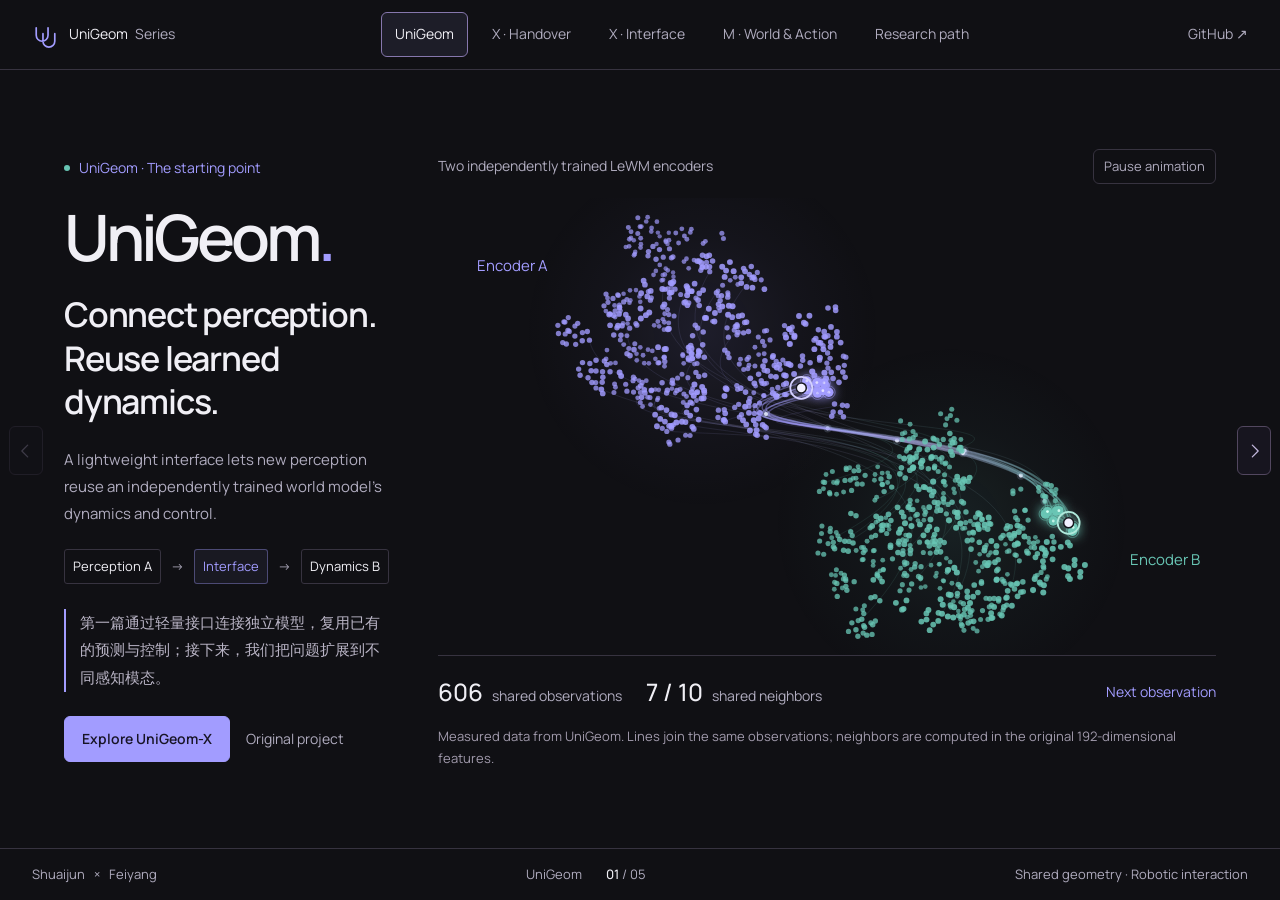
==== commit 7fee296f: "design: add Chinese explanations to every page and refine diagram routing" ====
--- a/docs/index.html
+++ b/docs/index.html
@@ -33,15 +33,15 @@
 <p class="eyebrow"><span class="status-dot"></span> UniGeom · The starting point</p>
 <h1>UniGeom<span class="period">.</span></h1>
 <h2>Connect perception.<br/>Reuse learned dynamics.</h2>
-<p class="lead">UniGeom learns a lightweight interface between independently trained models, allowing new perception to reuse an existing world model’s dynamics and control.</p>
+<p class="lead">A lightweight interface lets new perception reuse an independently trained world model’s dynamics and control.</p>
 <div aria-label="Perception A connects through an interface to frozen dynamics B" class="mini-route"><span>Perception A</span><i>→</i><span class="accent-box">Interface</span><i>→</i><span>Dynamics B</span></div>
-<p class="next-question">What if the models observe<br/><strong>different parts of the same world?</strong></p>
-<div class="actions"><button class="button primary" data-go="1">Explore UniGeom-X <span aria-hidden="true">→</span></button><a class="text-link" href="https://nebulis-lab.com/UniGeom/" rel="noopener" target="_blank">Original project ↗</a></div>
+<p class="next-question chinese-note" lang="zh-CN">第一篇通过轻量接口连接独立模型，复用已有的预测与控制；接下来，我们把问题扩展到不同感知模态。</p>
+<div class="actions"><button class="button primary" data-go="1">Explore UniGeom-X</button><a class="text-link" href="https://nebulis-lab.com/UniGeom/" rel="noopener" target="_blank">Original project</a></div>
 </div>
 <div class="visual hero-visual">
 <div class="visual-top"><span>Two independently trained LeWM encoders</span><button aria-label="Pause animation" aria-pressed="false" class="motion-toggle">Pause animation</button></div>
 <div class="cloud-stage"><canvas aria-label="Measured representation projections of 606 shared observations from UniGeom" id="hero-cloud"></canvas><span class="cloud-label source">Encoder A</span><span class="cloud-label receiver">Encoder B</span></div>
-<div class="evidence-row"><div><strong>606</strong><span>shared observations</span></div><div><strong id="overlap">—</strong><span>shared neighbors</span></div><button class="text-button" id="next-observation">Next observation ↗</button></div>
+<div class="evidence-row"><div><strong>606</strong><span>shared observations</span></div><div><strong id="overlap">—</strong><span>shared neighbors</span></div><button class="text-button" id="next-observation">Next observation</button></div>
 <p class="visual-note">Measured data from UniGeom. Lines join the same observations; neighbors are computed in the original 192-dimensional features.</p>
 <p hidden="" id="data-error" role="alert">The measured point cloud could not be loaded. Please refresh to retry.</p>
 </div>
@@ -51,13 +51,13 @@
 <p class="eyebrow">UniGeom-X · Research direction</p>
 <h2>The task continues.<br/>The senses change.</h2>
 <p class="english-title">Shared Geometry for Cross-Modal Robotics</p>
-<p class="lead">Vision and depth locate the socket. After contact, touch reveals misalignment and resistance. Can independent sensory models continue the same task?</p>
+<p class="lead">Vision and depth locate the socket. After contact, touch reveals misalignment and guides the correction.</p>
 <div aria-label="Interaction stage" class="step-list" id="phase-controls">
-<button aria-pressed="true" data-phase="0"><span>01</span><div><strong>Approach</strong><p>Vision and depth establish the target pose.</p></div></button>
-<button aria-pressed="false" data-phase="1"><span>02</span><div><strong>Make contact</strong><p>Touch adds evidence about local contact.</p></div></button>
-<button aria-pressed="false" data-phase="2"><span>03</span><div><strong>Correct and insert</strong><p>Contact feedback guides the next correction.</p></div></button>
+<button aria-pressed="true" data-phase="0"><span>01</span><div><strong>Approach</strong><p>Locate the target with vision and depth.</p></div></button>
+<button aria-pressed="false" data-phase="1"><span>02</span><div><strong>Make contact</strong><p>Read the local contact evidence.</p></div></button>
+<button aria-pressed="false" data-phase="2"><span>03</span><div><strong>Correct and insert</strong><p>Use feedback to correct the pose.</p></div></button>
 </div>
-<p class="takeaway">Changing sensors <strong>should not reset the task.</strong></p>
+<p class="chinese-note takeaway" lang="zh-CN">接近时靠视觉定位，接触后用触觉修正。感知方式变了，对目标和任务进度的理解应当延续。</p>
 </div>
 <div class="visual interaction-visual">
 <div class="visual-top"><span>One insertion, changing sensory evidence</span><button aria-label="Pause animation" aria-pressed="false" class="motion-toggle">Pause animation</button></div>
@@ -98,11 +98,10 @@
 <svg aria-label="Multimodal history, a world-action model, future observations and actions" id="model-scene" role="img" viewbox="0 0 920 510"></svg>
 <div class="candidate-row"><span>Action scenario</span><div class="segmented" id="candidate-controls"><button aria-pressed="false" data-candidate="advance">Keep advancing</button><button aria-pressed="true" data-candidate="correct">Correct the pose</button></div></div>
 <p class="operation-caption" id="model-caption">Illustrative joint output: correct the pose, then continue insertion.</p>
-
 </div>
 </section>
 <section aria-labelledby="tab-roadmap" class="slide roadmap-slide" hidden="" id="slide-roadmap" role="tabpanel">
-<div class="roadmap-heading"><div><p class="eyebrow">One series, three research questions</p><h2>From reusing models<br/>to learning interaction.</h2></div><p>Shared environments and data.<br/>Distinct questions and contributions.</p></div>
+<div class="roadmap-heading"><div><p class="eyebrow">One series, three research questions</p><h2>From reusing models<br/>to learning interaction.</h2></div><p class="chinese-note" lang="zh-CN">三篇沿着能力复用逐步推进：先连接世界模型，再让独立感知模型协同，最后在一个模型内部统一学习多模态预测与动作。</p></div>
 <div class="series-map">
 <article class="series-column foundation"><h3>UniGeom</h3><p class="series-tagline">Reuse existing dynamics</p><div aria-hidden="true" class="series-glyph" id="glyph-foundation"></div><p>Adapt perception while retaining an existing world model’s prediction and control.</p><a class="text-link" href="https://nebulis-lab.com/UniGeom/" rel="noopener" target="_blank">Explore the first project ↗</a></article>
 <article class="series-column"><h3>UniGeom-X</h3><p class="series-tagline">Connect independent senses</p><div aria-hidden="true" class="series-glyph" id="glyph-x"></div><p>Connect independent senses through partial geometry, task memory and complementary evidence.</p></article>
--- a/docs/assets/site.css
+++ b/docs/assets/site.css
@@ -18,3 +18,5 @@
 @media(min-width:951px) and (max-height:800px){.roadmap-heading{margin-bottom:12px}.roadmap-heading h2{font-size:29px}.series-glyph{height:49px;margin:8px 0}.series-column{padding-top:4px}.series-column .text-link,.proposal-tag{margin-top:8px}.shared-foundation{margin-top:10px;padding:9px 0}.research-path{margin-top:13px}.series-column>p:not(.series-tagline){line-height:1.65}.mechanism-visual>svg{max-height:350px}}
 @media(min-width:951px) and (max-height:800px){.arch-small{font-size:19px}.arch-label{font-size:21px}.model-visual>svg{max-height:365px}.mechanism-visual .visual-note{max-width:680px}.step-list button p{line-height:1.5}.hero-copy .next-question{font-size:16px}.hero-copy h2{font-size:30px}}
 @media(min-width:951px) and (max-height:800px){.slide{padding-top:15px;padding-bottom:15px}}
+.next-question.chinese-note{font-size:15px;line-height:1.85;border-left:2px solid var(--purple);padding-left:14px}.roadmap-heading>.chinese-note{max-width:430px;border-left:2px solid var(--purple);padding-left:16px;font-size:15px;line-height:1.85}.actions .primary{padding-left:17px;padding-right:17px}
+@media(min-width:951px) and (max-height:800px){.next-question.chinese-note{margin-top:17px}.hero-copy .lead{line-height:1.7}.hero-copy .actions{margin-top:18px}#slide-handover .step-list{margin:12px 0}#slide-handover .step-list button{padding-top:5px;padding-bottom:5px}#slide-handover .chinese-note{margin-top:12px}.roadmap-heading>.chinese-note{max-width:430px}}
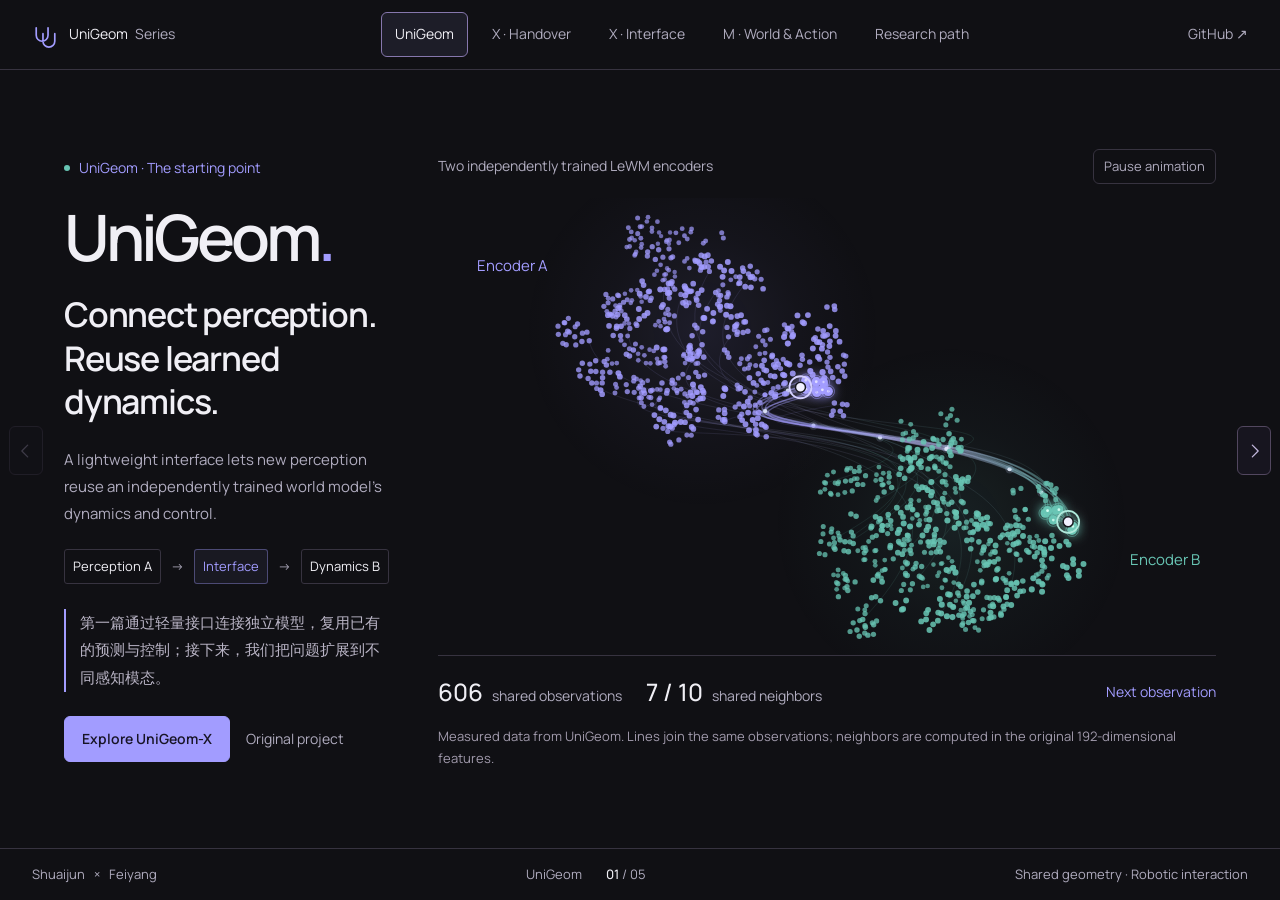
==== commit 7e973db3: "feat: add physical grasp workcell with live and recorded modes" ====
--- a/docs/index.html
+++ b/docs/index.html
@@ -12,6 +12,7 @@
 <link href="assets/favicon.svg" rel="icon" type="image/svg+xml"/>
 <link href="assets/site.css" rel="stylesheet"/>
 <script src="assets/site.js" type="module"></script>
+<link rel="stylesheet" href="assets/workcell/workcell.css"/>
 </head>
 <body>
 <a class="skip" href="#deck">Skip to presentation</a>
@@ -46,26 +47,9 @@
 <p hidden="" id="data-error" role="alert">The measured point cloud could not be loaded. Please refresh to retry.</p>
 </div>
 </section>
-<section aria-labelledby="tab-handover" class="slide" hidden="" id="slide-handover" role="tabpanel">
-<div class="copy">
-<p class="eyebrow">UniGeom-X · Research direction</p>
-<h2>The task continues.<br/>The senses change.</h2>
-<p class="english-title">Shared Geometry for Cross-Modal Robotics</p>
-<p class="lead">Vision and depth locate the socket. After contact, touch reveals misalignment and guides the correction.</p>
-<div aria-label="Interaction stage" class="step-list" id="phase-controls">
-<button aria-pressed="true" data-phase="0"><span>01</span><div><strong>Approach</strong><p>Locate the target with vision and depth.</p></div></button>
-<button aria-pressed="false" data-phase="1"><span>02</span><div><strong>Make contact</strong><p>Read the local contact evidence.</p></div></button>
-<button aria-pressed="false" data-phase="2"><span>03</span><div><strong>Correct and insert</strong><p>Use feedback to correct the pose.</p></div></button>
-</div>
-<p class="chinese-note takeaway" lang="zh-CN">接近时靠视觉定位，接触后用触觉修正。感知方式变了，对目标和任务进度的理解应当延续。</p>
-</div>
-<div class="visual interaction-visual">
-<div class="visual-top"><span>One insertion, changing sensory evidence</span><button aria-label="Pause animation" aria-pressed="false" class="motion-toggle">Pause animation</button></div>
-<div class="scene-area"><svg aria-label="Illustrative gripper approach, contact and insertion" id="interaction-scene" role="img" viewbox="0 0 840 470"></svg></div>
-<div class="scene-controls"><label class="toggle"><input id="occlusion" type="checkbox"/><span class="switch"></span>Occlude the contact region</label><span class="phase-label" id="phase-label">Approach</span></div>
-<div class="memory-line"><span class="memory-dot"></span><span id="state-caption">Vision establishes the target; its identity stays in memory.</span></div>
-<p class="visual-note">Conceptual interaction, not an experimental rollout. Initial tasks: insertion and grasp/slip recovery.</p>
-</div>
+<section aria-labelledby="tab-handover" class="slide workcell-slide" hidden="" id="slide-handover" role="tabpanel">
+<div class="workcell-intro"><div><p class="eyebrow">UniGeom-X · Interactive task prototype</p><h2>Contact feedback keeps the grasp stable.</h2></div><p class="chinese-note" lang="zh-CN">搬运中，物体可能受到额外负载而滑动。观察接触反馈如何改变握持，再比较固定夹持力下的结果；这是后续连接独立感知模型的任务基础。</p></div>
+<div id="grasp-workcell" aria-label="Gentle grasp and slip recovery demonstration"><p>Loading the contact workcell…</p></div>
 </section>
 <section aria-labelledby="tab-interface" class="slide" hidden="" id="slide-interface" role="tabpanel">
 <div class="copy">
--- a/docs/assets/workcell/workcell.css
+++ b/docs/assets/workcell/workcell.css
@@ -0,0 +1,8 @@
+.workcell-slide{display:flex;flex-direction:column;align-items:stretch;justify-content:safe center;gap:17px;padding:20px 5.5%}.workcell-intro{display:flex;align-items:center;justify-content:space-between;gap:38px}.workcell-intro h2{font-size:clamp(25px,2.2vw,34px);letter-spacing:-.025em}.workcell-intro .eyebrow{margin-bottom:7px}.workcell-intro .chinese-note{width:42%;flex-shrink:0;margin:0;font-size:15px;line-height:1.8;border-left:2px solid var(--purple);padding-left:18px}#grasp-workcell{flex-shrink:0;width:100%;border:1px solid var(--line);border-radius:14px;background:#16151c;overflow:hidden}.wc-toolbar{padding:12px 18px;display:flex;align-items:center;justify-content:space-between;gap:16px;border-bottom:1px solid var(--line)}.wc-toolbar>div:first-child{display:flex;align-items:center;gap:18px}.wc-toolbar strong{font-size:17px;font-weight:600}.wc-kicker{font-size:12px;color:var(--muted);letter-spacing:.08em}.wc-toolbar .segmented button{font-size:14px;padding:7px 12px}.wc-body{display:grid;grid-template-columns:minmax(0,1fr) 265px;min-height:310px;height:clamp(310px,42dvh,450px)}.wc-stage{position:relative;overflow:hidden;min-width:0;background:#191820}.wc-canvas{position:absolute;inset:0;touch-action:none}.wc-canvas canvas{display:block;width:100%;height:100%}.wc-scene-top,.wc-scene-bottom{position:absolute;left:18px;right:18px;display:flex;justify-content:space-between;align-items:center;gap:10px;pointer-events:none}.wc-scene-top{top:14px}.wc-scene-bottom{bottom:12px;color:#cbc6d9;font-size:12px}.wc-phase{background:#17151dda;border:1px solid #59516a;padding:5px 11px;border-radius:5px;font-size:14px;color:#e2dbf7}.wc-phase.wc-failure{border-color:#b57965;color:#e9b9a5}.wc-views{display:flex;gap:5px;pointer-events:auto}.wc-views button{background:#17151dda;padding:5px 9px;font-size:13px}.wc-views button[aria-pressed=true]{color:var(--purple);border-color:#8175a3}.wc-overlay{position:absolute;inset:0;display:flex;align-items:center;justify-content:center;pointer-events:none}.wc-start{pointer-events:auto;background:#211e30ed;border:1px solid #a29cff;padding:13px 24px;font-size:16px;box-shadow:0 6px 35px #0005}.wc-start:hover:not(:disabled){background:#343046}.wc-clock{font-variant-numeric:tabular-nums;background:#17151dcc;padding:2px 7px;border-radius:4px}.wc-evidence{border-left:1px solid var(--line);padding:14px 17px;display:flex;flex-direction:column;gap:10px;min-width:0;overflow:auto}.wc-policy{display:flex;align-items:center;justify-content:space-between;gap:8px;font-size:13px}.wc-policy select{color:var(--ink);background:#24212e;border:1px solid #51475f;border-radius:5px;padding:5px 7px;font-size:13px;max-width:155px}.wc-sensor-heading{display:flex;flex-direction:column;gap:0}.wc-sensor-heading strong{font-size:15px}.wc-sensor-heading>span{font-size:12px;color:var(--muted)}.wc-pads{display:flex;gap:14px;justify-content:center}.wc-pads>div{flex:1;max-width:100px;min-width:0}.wc-pad{display:block;width:100%;height:94px;border-radius:9px;border:1px solid #45605c}.wc-pads>div>span{display:flex;justify-content:space-between;font-size:12px;color:var(--muted);padding-top:3px}.wc-pads b{font-weight:500;color:#a1ddce}.wc-metrics{display:flex;gap:12px;justify-content:space-between;border-top:1px solid var(--line);padding-top:7px}.wc-metrics>div{display:flex;flex-direction:column}.wc-metrics span{font-size:12px;color:var(--muted)}.wc-metrics strong{font-size:20px;font-weight:500;font-variant-numeric:tabular-nums;line-height:1.5}.wc-metrics small{font-size:13px;color:var(--muted)}.wc-plot-label{display:flex;gap:13px;font-size:12px;line-height:1}.wc-plot-label span:last-child{margin-left:auto;color:var(--muted)}.wc-plot-label i{display:inline-block;width:11px;height:3px;vertical-align:middle;margin-right:4px}.wc-normal-key{background:var(--teal)}.wc-shear-key{background:var(--sand)}.wc-chart{width:100%;height:61px;min-height:45px}.wc-source{font-size:12px;line-height:1.5;color:var(--muted)}.wc-controls{display:flex;align-items:center;gap:12px;padding:10px 18px;border-top:1px solid var(--line)}.wc-controls button{font-size:14px;padding:5px 13px;min-width:65px}.wc-controls .wc-play{background:#a29cff22;border-color:#776c99}.wc-controls input{accent-color:var(--purple);flex:1;min-width:45px}.wc-time-text{font-size:13px;font-variant-numeric:tabular-nums;white-space:nowrap;color:var(--muted)}.wc-caption{display:flex;align-items:center;justify-content:space-between;gap:20px;padding:0 18px 9px}.wc-explanation{font-size:14px;color:#cbc6d9;line-height:1.6}.wc-event{font-size:13px;padding:4px 9px;white-space:nowrap;color:var(--sand)}.wc-details{font-size:12px;line-height:1.7;border-top:1px solid #302c38;padding:6px 18px;color:var(--muted)}.wc-details summary{cursor:pointer;width:fit-content}.wc-details p{max-width:1000px;padding:8px 0}.wc-details[open]{max-height:170px;overflow:auto}
+@media(min-width:951px) and (max-height:800px){.workcell-slide{gap:10px;padding-top:10px;padding-bottom:10px}.workcell-intro h2{font-size:25px}.workcell-intro .chinese-note{font-size:14px}.wc-body{height:310px}.wc-evidence{gap:6px;padding-top:9px;padding-bottom:9px}.wc-pad{height:72px}.wc-chart{height:45px}.wc-toolbar{padding-top:8px;padding-bottom:8px}.wc-kicker{display:none}}
+@media(max-width:950px){.workcell-slide{padding:24px 5%;justify-content:flex-start}.workcell-intro{display:block}.workcell-intro h2{font-size:29px}.workcell-intro .chinese-note{width:100%;margin-top:14px;max-width:none}.wc-body{height:390px;grid-template-columns:minmax(0,1fr) 230px}.wc-kicker{display:none}.wc-toolbar strong{font-size:15px}.wc-evidence{padding:12px}}
+@media(max-width:650px){.wc-toolbar{flex-direction:column;align-items:flex-start;gap:8px}.wc-toolbar .segmented{width:100%}.wc-toolbar .segmented button{flex:1}.wc-body{height:auto;display:flex;flex-direction:column}.wc-stage{height:300px}.wc-evidence{border-left:0;border-top:1px solid var(--line);display:grid;grid-template-columns:1fr 1fr;gap:10px 18px;overflow:visible}.wc-policy{grid-column:1/-1}.wc-sensor-heading{grid-column:1}.wc-pads{grid-row:3/6;grid-column:1;gap:8px;align-self:start}.wc-pad{height:92px}.wc-metrics{grid-column:2;grid-row:2/4;flex-direction:column;gap:2px;padding-top:0;border:0}.wc-metrics strong{font-size:19px}.wc-plot-label{grid-column:2;grid-row:4;font-size:11px;gap:7px}.wc-chart{grid-column:2;grid-row:5;height:48px}.wc-source{grid-column:1/-1;font-size:12px}.wc-pads>div>span{flex-direction:column}.wc-controls{gap:7px;padding:10px}.wc-controls button{min-width:0;padding:5px 9px;font-size:13px}.wc-time-text{font-size:11px}.wc-caption{align-items:flex-start;padding:0 12px 10px;gap:10px}.wc-event{white-space:normal;min-width:72px;font-size:12px}.wc-explanation{font-size:13px}.wc-scene-top,.wc-scene-bottom{left:10px;right:10px}.wc-phase{font-size:12px;padding:4px 7px}.wc-views button{font-size:12px;padding:4px 7px}.wc-scene-bottom{font-size:11px}.wc-details{padding-left:12px;padding-right:12px}}
+
+@media(min-width:651px){.wc-evidence{gap:7px}.wc-pad{height:75px}.wc-chart{height:48px;min-height:40px}.wc-source{font-size:12px;line-height:1.4}}
+
+.wc-poster{position:absolute;inset:0;width:100%;height:100%;object-fit:cover;pointer-events:none}
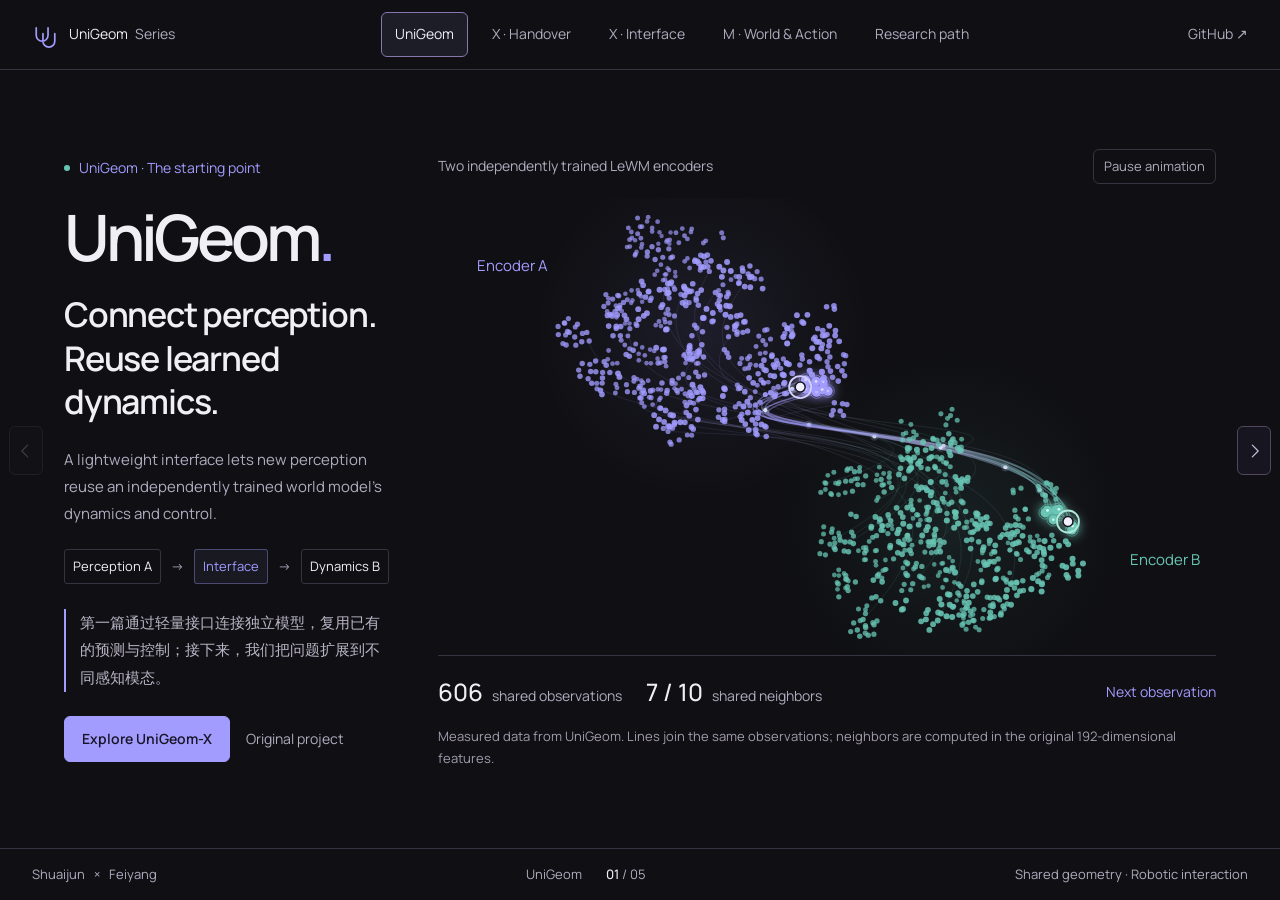
==== commit 6bf8a0f3: "feat(demo): add compact workbench, optical tactile view and turn-seat task" ====
--- a/docs/index.html
+++ b/docs/index.html
@@ -48,8 +48,8 @@
 </div>
 </section>
 <section aria-labelledby="tab-handover" class="slide workcell-slide" hidden="" id="slide-handover" role="tabpanel">
-<div class="workcell-intro"><div><p class="eyebrow">UniGeom-X · Interactive task prototype</p><h2>Contact feedback keeps the grasp stable.</h2></div><p class="chinese-note" lang="zh-CN">搬运中，物体可能受到额外负载而滑动。观察接触反馈如何改变握持，再比较固定夹持力下的结果；这是后续连接独立感知模型的任务基础。</p></div>
-<div id="grasp-workcell" aria-label="Gentle grasp and slip recovery demonstration"><p>Loading the contact workcell…</p></div>
+<div class="workcell-intro"><div><p class="eyebrow">UniGeom-X · Interactive task prototype</p><h2>Contact feedback keeps the grasp stable.</h2></div><p class="chinese-note" lang="zh-CN">机械臂需要抓起物体，抵抗两次扰动，越过隔板，再转向放入定位槽。左右触觉窗口显示受力变化；切换控制器，可以比较接触反馈与固定夹持力的结果。</p></div>
+<div id="grasp-workcell" aria-label="Grasp, recover, turn and seat demonstration"><p>Loading the contact workcell…</p></div>
 </section>
 <section aria-labelledby="tab-interface" class="slide" hidden="" id="slide-interface" role="tabpanel">
 <div class="copy">
--- a/docs/assets/workcell/workcell.css
+++ b/docs/assets/workcell/workcell.css
@@ -6,3 +6,7 @@
 @media(min-width:651px){.wc-evidence{gap:7px}.wc-pad{height:75px}.wc-chart{height:48px;min-height:40px}.wc-source{font-size:12px;line-height:1.4}}
 
 .wc-poster{position:absolute;inset:0;width:100%;height:100%;object-fit:cover;pointer-events:none}
+
+/* Taller sensor windows preserve the gel image proportions. */
+@media(min-width:651px){.wc-body{min-height:360px;height:clamp(360px,44dvh,470px)}.wc-pad{height:110px}.wc-evidence{gap:8px}.wc-chart{height:45px}.wc-source{font-size:12px}.wc-pads>div{max-width:100px}}
+.wc-pad{object-fit:fill;border-color:#526d70;border-radius:10px;background:#658280}.wc-stage{background:#34434b}
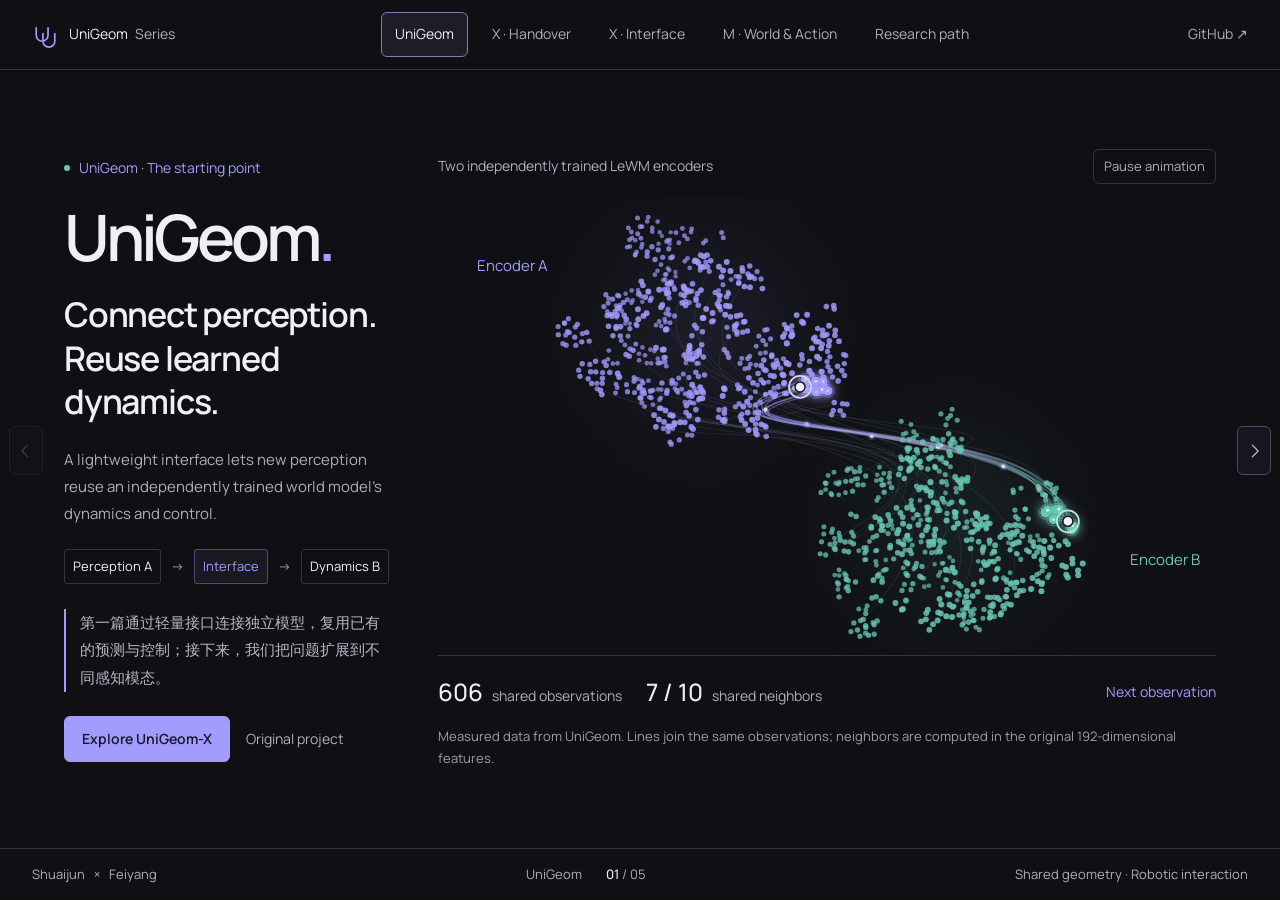
==== commit 8a00304b: "feat: add soft sponge alongside slippery grasp demo" ====
--- a/docs/index.html
+++ b/docs/index.html
@@ -48,7 +48,7 @@
 </div>
 </section>
 <section aria-labelledby="tab-handover" class="slide workcell-slide" hidden="" id="slide-handover" role="tabpanel">
-<div class="workcell-intro"><div><p class="eyebrow">UniGeom-X · Interactive task prototype</p><h2>Contact feedback keeps the grasp stable.</h2></div><p class="chinese-note" lang="zh-CN">机械臂需要抓起物体，抵抗两次扰动，越过隔板，再转向放入定位槽。左右触觉窗口显示受力变化；切换控制器，可以比较接触反馈与固定夹持力的结果。</p></div>
+<div class="workcell-intro"><div><p class="eyebrow">UniGeom-X · Interactive task prototype</p><h2>Two objects need different grip control.</h2></div><p class="chinese-note" lang="zh-CN">硬物体需要防滑，软海绵还需要避免过度压缩。切换两种物体，观察搬运中的接触反馈、滑移和形变，再比较不同夹持方式的结果。</p></div>
 <div id="grasp-workcell" aria-label="Grasp, recover, turn and seat demonstration"><p>Loading the contact workcell…</p></div>
 </section>
 <section aria-labelledby="tab-interface" class="slide" hidden="" id="slide-interface" role="tabpanel">
--- a/docs/assets/workcell/workcell.css
+++ b/docs/assets/workcell/workcell.css
@@ -10,3 +10,5 @@
 /* Taller sensor windows preserve the gel image proportions. */
 @media(min-width:651px){.wc-body{min-height:360px;height:clamp(360px,44dvh,470px)}.wc-pad{height:110px}.wc-evidence{gap:8px}.wc-chart{height:45px}.wc-source{font-size:12px}.wc-pads>div{max-width:100px}}
 .wc-pad{object-fit:fill;border-color:#526d70;border-radius:10px;background:#658280}.wc-stage{background:#34434b}
+.wc-object-choice .segmented button{font-size:14px;padding:7px 12px}.wc-object-choice .segmented{flex-shrink:0}
+@media(max-width:650px){.wc-object-choice{width:100%}.wc-object-choice .segmented{width:100%}.wc-object-choice .segmented button{flex:1}}
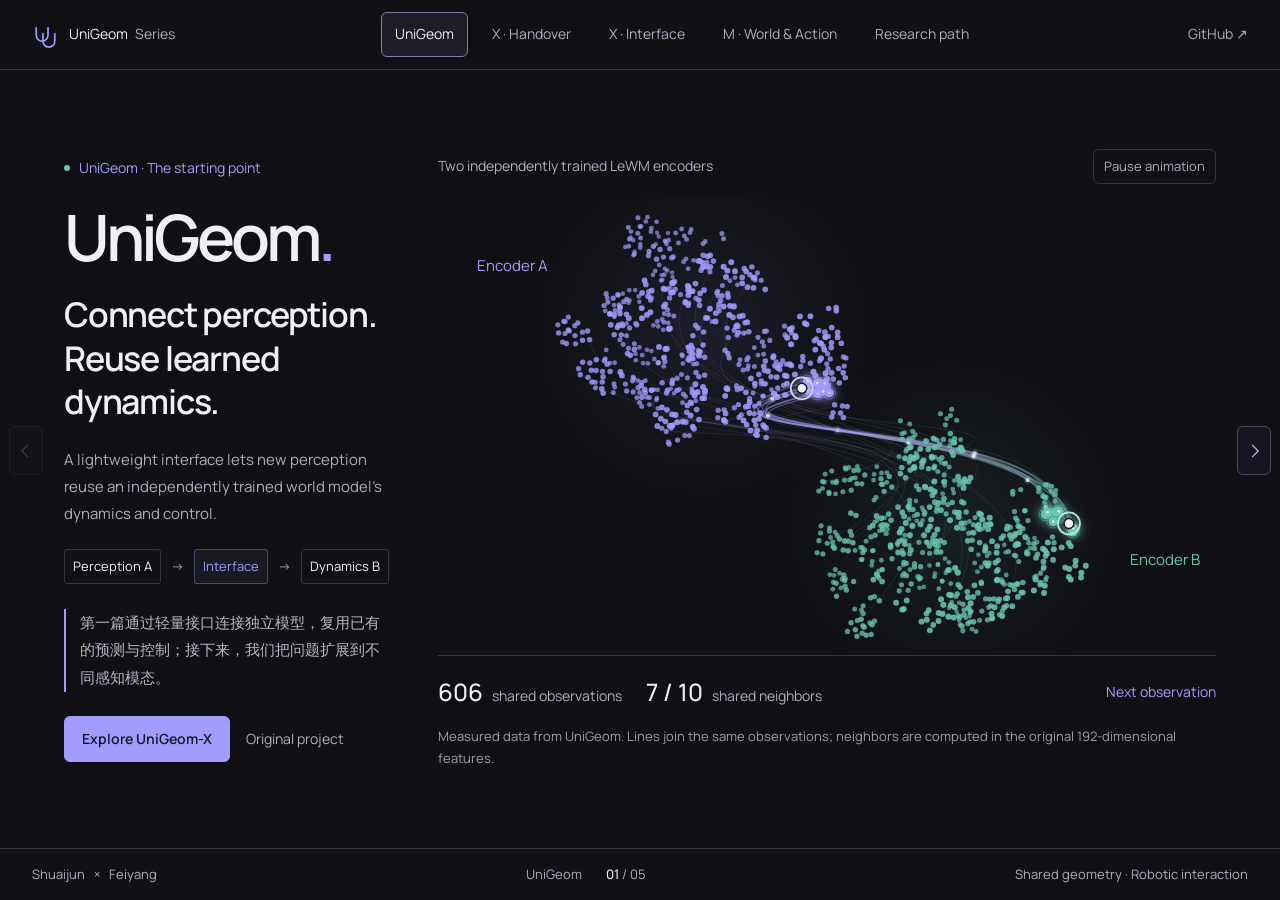
==== commit 816ba4e7: "feat: compare grip controllers side by side and fix contact artifacts" ====
--- a/docs/index.html
+++ b/docs/index.html
@@ -48,7 +48,7 @@
 </div>
 </section>
 <section aria-labelledby="tab-handover" class="slide workcell-slide" hidden="" id="slide-handover" role="tabpanel">
-<div class="workcell-intro"><div><p class="eyebrow">UniGeom-X · Interactive task prototype</p><h2>Two objects need different grip control.</h2></div><p class="chinese-note" lang="zh-CN">硬物体需要防滑，软海绵还需要避免过度压缩。切换两种物体，观察搬运中的接触反馈、滑移和形变，再比较不同夹持方式的结果。</p></div>
+<div class="workcell-intro"><div><p class="eyebrow">UniGeom-X · Interactive task prototype</p><h2>Two objects need different grip control.</h2></div><p class="chinese-note" lang="zh-CN">硬物体需要防滑，软海绵还需要避免过度压缩。左右同步比较接触反馈与固定夹持，观察搬运中的滑移、挤压和松手回弹。</p></div>
 <div id="grasp-workcell" aria-label="Grasp, recover, turn and seat demonstration"><p>Loading the contact workcell…</p></div>
 </section>
 <section aria-labelledby="tab-interface" class="slide" hidden="" id="slide-interface" role="tabpanel">
--- a/docs/assets/workcell/workcell.css
+++ b/docs/assets/workcell/workcell.css
@@ -1,14 +1,10 @@
-.workcell-slide{display:flex;flex-direction:column;align-items:stretch;justify-content:safe center;gap:17px;padding:20px 5.5%}.workcell-intro{display:flex;align-items:center;justify-content:space-between;gap:38px}.workcell-intro h2{font-size:clamp(25px,2.2vw,34px);letter-spacing:-.025em}.workcell-intro .eyebrow{margin-bottom:7px}.workcell-intro .chinese-note{width:42%;flex-shrink:0;margin:0;font-size:15px;line-height:1.8;border-left:2px solid var(--purple);padding-left:18px}#grasp-workcell{flex-shrink:0;width:100%;border:1px solid var(--line);border-radius:14px;background:#16151c;overflow:hidden}.wc-toolbar{padding:12px 18px;display:flex;align-items:center;justify-content:space-between;gap:16px;border-bottom:1px solid var(--line)}.wc-toolbar>div:first-child{display:flex;align-items:center;gap:18px}.wc-toolbar strong{font-size:17px;font-weight:600}.wc-kicker{font-size:12px;color:var(--muted);letter-spacing:.08em}.wc-toolbar .segmented button{font-size:14px;padding:7px 12px}.wc-body{display:grid;grid-template-columns:minmax(0,1fr) 265px;min-height:310px;height:clamp(310px,42dvh,450px)}.wc-stage{position:relative;overflow:hidden;min-width:0;background:#191820}.wc-canvas{position:absolute;inset:0;touch-action:none}.wc-canvas canvas{display:block;width:100%;height:100%}.wc-scene-top,.wc-scene-bottom{position:absolute;left:18px;right:18px;display:flex;justify-content:space-between;align-items:center;gap:10px;pointer-events:none}.wc-scene-top{top:14px}.wc-scene-bottom{bottom:12px;color:#cbc6d9;font-size:12px}.wc-phase{background:#17151dda;border:1px solid #59516a;padding:5px 11px;border-radius:5px;font-size:14px;color:#e2dbf7}.wc-phase.wc-failure{border-color:#b57965;color:#e9b9a5}.wc-views{display:flex;gap:5px;pointer-events:auto}.wc-views button{background:#17151dda;padding:5px 9px;font-size:13px}.wc-views button[aria-pressed=true]{color:var(--purple);border-color:#8175a3}.wc-overlay{position:absolute;inset:0;display:flex;align-items:center;justify-content:center;pointer-events:none}.wc-start{pointer-events:auto;background:#211e30ed;border:1px solid #a29cff;padding:13px 24px;font-size:16px;box-shadow:0 6px 35px #0005}.wc-start:hover:not(:disabled){background:#343046}.wc-clock{font-variant-numeric:tabular-nums;background:#17151dcc;padding:2px 7px;border-radius:4px}.wc-evidence{border-left:1px solid var(--line);padding:14px 17px;display:flex;flex-direction:column;gap:10px;min-width:0;overflow:auto}.wc-policy{display:flex;align-items:center;justify-content:space-between;gap:8px;font-size:13px}.wc-policy select{color:var(--ink);background:#24212e;border:1px solid #51475f;border-radius:5px;padding:5px 7px;font-size:13px;max-width:155px}.wc-sensor-heading{display:flex;flex-direction:column;gap:0}.wc-sensor-heading strong{font-size:15px}.wc-sensor-heading>span{font-size:12px;color:var(--muted)}.wc-pads{display:flex;gap:14px;justify-content:center}.wc-pads>div{flex:1;max-width:100px;min-width:0}.wc-pad{display:block;width:100%;height:94px;border-radius:9px;border:1px solid #45605c}.wc-pads>div>span{display:flex;justify-content:space-between;font-size:12px;color:var(--muted);padding-top:3px}.wc-pads b{font-weight:500;color:#a1ddce}.wc-metrics{display:flex;gap:12px;justify-content:space-between;border-top:1px solid var(--line);padding-top:7px}.wc-metrics>div{display:flex;flex-direction:column}.wc-metrics span{font-size:12px;color:var(--muted)}.wc-metrics strong{font-size:20px;font-weight:500;font-variant-numeric:tabular-nums;line-height:1.5}.wc-metrics small{font-size:13px;color:var(--muted)}.wc-plot-label{display:flex;gap:13px;font-size:12px;line-height:1}.wc-plot-label span:last-child{margin-left:auto;color:var(--muted)}.wc-plot-label i{display:inline-block;width:11px;height:3px;vertical-align:middle;margin-right:4px}.wc-normal-key{background:var(--teal)}.wc-shear-key{background:var(--sand)}.wc-chart{width:100%;height:61px;min-height:45px}.wc-source{font-size:12px;line-height:1.5;color:var(--muted)}.wc-controls{display:flex;align-items:center;gap:12px;padding:10px 18px;border-top:1px solid var(--line)}.wc-controls button{font-size:14px;padding:5px 13px;min-width:65px}.wc-controls .wc-play{background:#a29cff22;border-color:#776c99}.wc-controls input{accent-color:var(--purple);flex:1;min-width:45px}.wc-time-text{font-size:13px;font-variant-numeric:tabular-nums;white-space:nowrap;color:var(--muted)}.wc-caption{display:flex;align-items:center;justify-content:space-between;gap:20px;padding:0 18px 9px}.wc-explanation{font-size:14px;color:#cbc6d9;line-height:1.6}.wc-event{font-size:13px;padding:4px 9px;white-space:nowrap;color:var(--sand)}.wc-details{font-size:12px;line-height:1.7;border-top:1px solid #302c38;padding:6px 18px;color:var(--muted)}.wc-details summary{cursor:pointer;width:fit-content}.wc-details p{max-width:1000px;padding:8px 0}.wc-details[open]{max-height:170px;overflow:auto}
-@media(min-width:951px) and (max-height:800px){.workcell-slide{gap:10px;padding-top:10px;padding-bottom:10px}.workcell-intro h2{font-size:25px}.workcell-intro .chinese-note{font-size:14px}.wc-body{height:310px}.wc-evidence{gap:6px;padding-top:9px;padding-bottom:9px}.wc-pad{height:72px}.wc-chart{height:45px}.wc-toolbar{padding-top:8px;padding-bottom:8px}.wc-kicker{display:none}}
-@media(max-width:950px){.workcell-slide{padding:24px 5%;justify-content:flex-start}.workcell-intro{display:block}.workcell-intro h2{font-size:29px}.workcell-intro .chinese-note{width:100%;margin-top:14px;max-width:none}.wc-body{height:390px;grid-template-columns:minmax(0,1fr) 230px}.wc-kicker{display:none}.wc-toolbar strong{font-size:15px}.wc-evidence{padding:12px}}
-@media(max-width:650px){.wc-toolbar{flex-direction:column;align-items:flex-start;gap:8px}.wc-toolbar .segmented{width:100%}.wc-toolbar .segmented button{flex:1}.wc-body{height:auto;display:flex;flex-direction:column}.wc-stage{height:300px}.wc-evidence{border-left:0;border-top:1px solid var(--line);display:grid;grid-template-columns:1fr 1fr;gap:10px 18px;overflow:visible}.wc-policy{grid-column:1/-1}.wc-sensor-heading{grid-column:1}.wc-pads{grid-row:3/6;grid-column:1;gap:8px;align-self:start}.wc-pad{height:92px}.wc-metrics{grid-column:2;grid-row:2/4;flex-direction:column;gap:2px;padding-top:0;border:0}.wc-metrics strong{font-size:19px}.wc-plot-label{grid-column:2;grid-row:4;font-size:11px;gap:7px}.wc-chart{grid-column:2;grid-row:5;height:48px}.wc-source{grid-column:1/-1;font-size:12px}.wc-pads>div>span{flex-direction:column}.wc-controls{gap:7px;padding:10px}.wc-controls button{min-width:0;padding:5px 9px;font-size:13px}.wc-time-text{font-size:11px}.wc-caption{align-items:flex-start;padding:0 12px 10px;gap:10px}.wc-event{white-space:normal;min-width:72px;font-size:12px}.wc-explanation{font-size:13px}.wc-scene-top,.wc-scene-bottom{left:10px;right:10px}.wc-phase{font-size:12px;padding:4px 7px}.wc-views button{font-size:12px;padding:4px 7px}.wc-scene-bottom{font-size:11px}.wc-details{padding-left:12px;padding-right:12px}}
-
-@media(min-width:651px){.wc-evidence{gap:7px}.wc-pad{height:75px}.wc-chart{height:48px;min-height:40px}.wc-source{font-size:12px;line-height:1.4}}
-
-.wc-poster{position:absolute;inset:0;width:100%;height:100%;object-fit:cover;pointer-events:none}
-
-/* Taller sensor windows preserve the gel image proportions. */
-@media(min-width:651px){.wc-body{min-height:360px;height:clamp(360px,44dvh,470px)}.wc-pad{height:110px}.wc-evidence{gap:8px}.wc-chart{height:45px}.wc-source{font-size:12px}.wc-pads>div{max-width:100px}}
-.wc-pad{object-fit:fill;border-color:#526d70;border-radius:10px;background:#658280}.wc-stage{background:#34434b}
-.wc-object-choice .segmented button{font-size:14px;padding:7px 12px}.wc-object-choice .segmented{flex-shrink:0}
-@media(max-width:650px){.wc-object-choice{width:100%}.wc-object-choice .segmented{width:100%}.wc-object-choice .segmented button{flex:1}}
+.workcell-slide{display:flex;flex-direction:column;align-items:stretch;justify-content:safe center;gap:16px;padding:18px 4.5%}.workcell-intro{display:flex;align-items:center;justify-content:space-between;gap:30px}.workcell-intro h2{font-size:clamp(25px,2.2vw,34px);letter-spacing:-.025em}.workcell-intro .eyebrow{margin-bottom:7px}.workcell-intro .chinese-note{width:42%;flex-shrink:0;margin:0;font-size:15px;line-height:1.75;border-left:2px solid var(--purple);padding-left:18px}
+#grasp-workcell{flex-shrink:0;width:100%;border:1px solid var(--line);border-radius:14px;background:#16151c;overflow:hidden}.wc-toolbar{padding:10px 16px;display:flex;align-items:center;justify-content:space-between;gap:12px;border-bottom:1px solid var(--line)}.wc-toolbar .segmented button{font-size:14px;padding:6px 11px}.wc-comparison{display:grid;grid-template-columns:minmax(0,1fr) minmax(0,1fr)}.wc-panel{min-width:0}.wc-panel+ .wc-panel{border-left:1px solid #45404f}.wc-panel-header{height:43px;padding:7px 13px;display:flex;align-items:center;justify-content:space-between;gap:10px;background:#1b1922}.wc-panel-header h3{font-size:16px;font-weight:600;letter-spacing:0;margin:0;white-space:nowrap}.wc-panel:first-child h3{color:#a1ddce}.wc-panel:last-child h3{color:#ddc09c}.wc-phase{font-size:12px;color:#c4bfd1;text-align:right;line-height:1.25}.wc-phase.wc-failure{color:#efb6a0}
+.wc-stage{position:relative;overflow:hidden;min-width:0;height:clamp(260px,34dvh,420px);background:#34434b}.wc-canvas{position:absolute;inset:0;touch-action:none}.wc-canvas canvas{display:block;width:100%;height:100%}.wc-overlay{position:absolute;inset:0;display:flex;align-items:center;justify-content:center;pointer-events:none}.wc-start{pointer-events:auto;background:#211e30ed;border:1px solid #a29cff;padding:11px 21px;font-size:15px;box-shadow:0 6px 35px #0005}.wc-start:hover:not(:disabled){background:#343046}.wc-scene-bottom{position:absolute;left:12px;bottom:10px;pointer-events:none;font-size:12px;color:#edf0eb}.wc-scene-bottom span{background:#253337c4;padding:3px 7px;border-radius:4px}
+.wc-evidence{display:grid;grid-template-columns:156px 124px minmax(110px,1fr);gap:15px;padding:12px 14px;border-top:1px solid var(--line);align-items:center;min-width:0}.wc-sensor-heading{display:block;font-size:13px;font-weight:500;margin-bottom:6px;color:#d5d1df}.wc-pads{display:flex;gap:10px}.wc-pads>div{flex:1;min-width:0}.wc-pad{display:block;width:48px;height:55px;object-fit:fill;border:1px solid #526d70;border-radius:7px;background:#658280}.wc-pads>div>span{display:flex;gap:5px;font-size:12px;color:var(--muted);padding-top:3px;white-space:nowrap}.wc-pads b{font-weight:500;color:#a1ddce}.wc-metrics{display:flex;flex-direction:column;gap:5px;border-left:1px solid var(--line);padding-left:13px}.wc-metrics>div{display:flex;flex-direction:column}.wc-metrics span{font-size:12px;color:var(--muted)}.wc-metrics strong{font-size:20px;font-weight:500;font-variant-numeric:tabular-nums;line-height:1.3}.wc-metrics small{font-size:12px;color:var(--muted)}.wc-force{min-width:0;align-self:stretch;display:flex;flex-direction:column;justify-content:center;gap:7px}.wc-plot-label{display:flex;gap:10px;font-size:12px;line-height:1.2;white-space:nowrap}.wc-plot-label span:last-child{margin-left:auto;color:var(--muted)}.wc-plot-label i{display:inline-block;width:10px;height:3px;vertical-align:middle;margin-right:4px}.wc-normal-key{background:var(--teal)}.wc-shear-key{background:var(--sand)}.wc-chart{display:block;width:100%;height:58px}
+.wc-controls{display:flex;align-items:center;gap:12px;padding:10px 16px;border-top:1px solid var(--line)}.wc-controls button{font-size:14px;padding:5px 13px;min-width:65px}.wc-controls .wc-play{background:#a29cff22;border-color:#776c99;min-width:98px}.wc-controls input{accent-color:var(--purple);flex:1;min-width:45px}.wc-time-text{font-size:13px;font-variant-numeric:tabular-nums;white-space:nowrap;color:var(--muted)}.wc-caption{display:flex;align-items:center;justify-content:space-between;gap:20px;padding:0 16px 9px}.wc-explanation{font-size:14px;color:#cbc6d9;line-height:1.5}.wc-event{font-size:13px;padding:4px 9px;white-space:nowrap;color:var(--sand)}.wc-details{font-size:12px;line-height:1.7;border-top:1px solid #302c38;padding:6px 16px;color:var(--muted)}.wc-details summary{cursor:pointer;width:fit-content}.wc-details p{max-width:1100px;padding:8px 0}.wc-details[open]{max-height:160px;overflow:auto}
+@media(min-width:951px) and (max-height:800px){.workcell-slide{gap:10px;padding-top:10px;padding-bottom:10px}.workcell-intro h2{font-size:25px}.workcell-intro .chinese-note{font-size:14px}.wc-stage{height:200px}.wc-evidence{padding-top:6px;padding-bottom:6px}.wc-pad{width:42px;height:48px}.wc-metrics strong{font-size:18px}.wc-panel-header{height:36px}.wc-toolbar{padding-top:5px;padding-bottom:5px}.wc-toolbar .segmented button{padding-top:4px;padding-bottom:4px}.wc-controls{padding-top:6px;padding-bottom:6px}.wc-caption{padding-bottom:6px}.wc-explanation{font-size:13px}.wc-details{padding-top:4px;padding-bottom:4px}}
+@media(max-width:1150px) and (min-width:761px){.wc-evidence{grid-template-columns:150px 1fr;gap:10px}.wc-force{display:none}.wc-toolbar .segmented button{padding:6px 8px;font-size:13px}}
+@media(max-width:950px){.workcell-slide{padding:22px 4%;justify-content:flex-start}.workcell-intro{display:block}.workcell-intro h2{font-size:29px}.workcell-intro .chinese-note{width:100%;margin-top:12px;max-width:none}.wc-panel-header{height:50px;align-items:flex-start;flex-direction:column;gap:3px}.wc-stage{height:300px}}
+@media(max-width:760px){.wc-toolbar{flex-wrap:wrap;padding:10px;gap:9px}.wc-object-choice{width:100%}.wc-object-choice button{flex:1}.wc-toolbar .segmented button{font-size:13px;padding:6px 8px}.wc-comparison{grid-template-columns:1fr}.wc-panel+.wc-panel{border-left:0;border-top:2px solid #45404f}.wc-panel-header{height:43px;flex-direction:row;align-items:center}.wc-stage{height:300px}.wc-evidence{grid-template-columns:145px 1fr;gap:10px;padding:10px 12px}.wc-force{display:none}.wc-metrics{flex-direction:row;gap:14px}.wc-metrics strong{font-size:18px}.wc-metrics span{font-size:11px}.wc-pads>div>span{font-size:11px}.wc-controls{gap:7px;padding:10px}.wc-controls button{min-width:0;padding:5px 9px;font-size:13px}.wc-controls .wc-play{min-width:83px}.wc-time-text{font-size:11px}.wc-caption{align-items:flex-start;padding:0 12px 10px;gap:10px}.wc-event{white-space:normal;min-width:72px;font-size:12px}.wc-explanation{font-size:13px}.wc-details{padding-left:12px;padding-right:12px}}
+@media(max-width:360px){.wc-evidence{grid-template-columns:136px 1fr}.wc-metrics{flex-direction:column;gap:4px}.wc-panel-header h3{font-size:14px}.wc-panel-header{gap:6px}.wc-phase{font-size:11px}}
